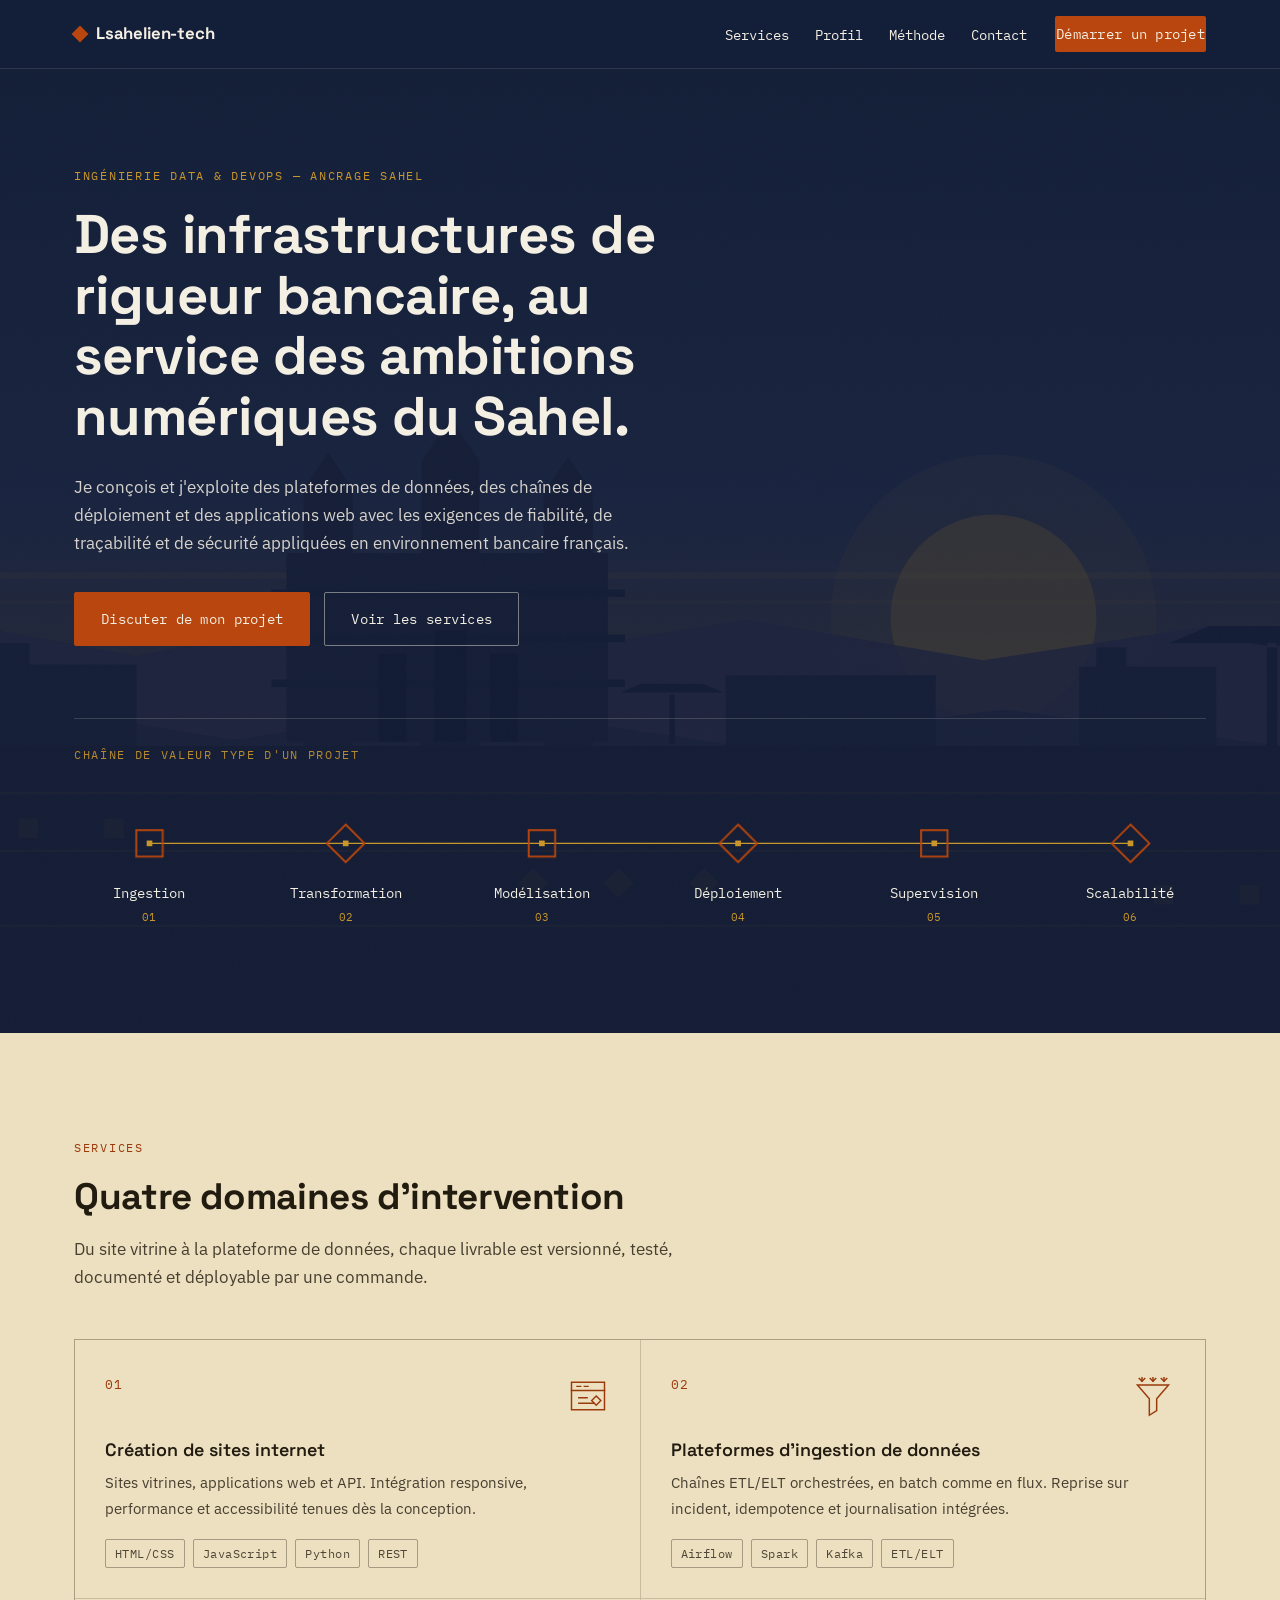
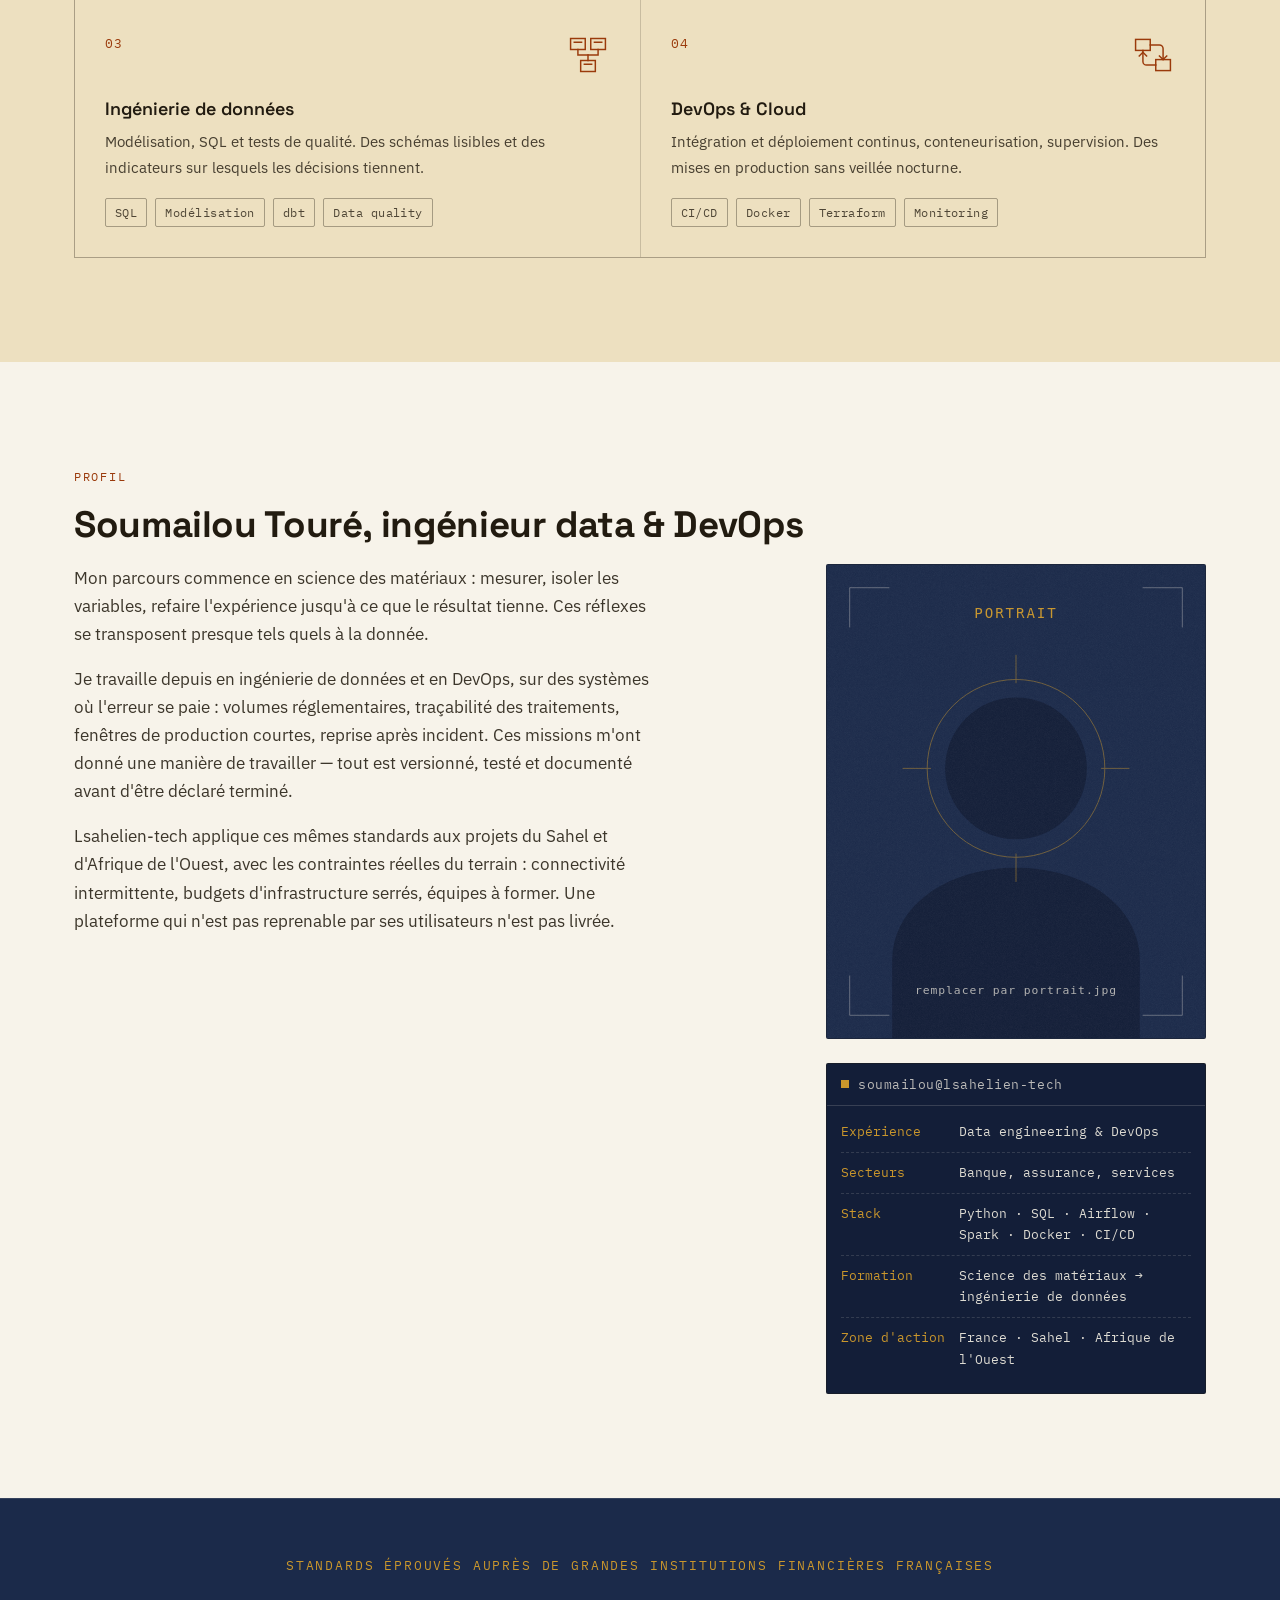
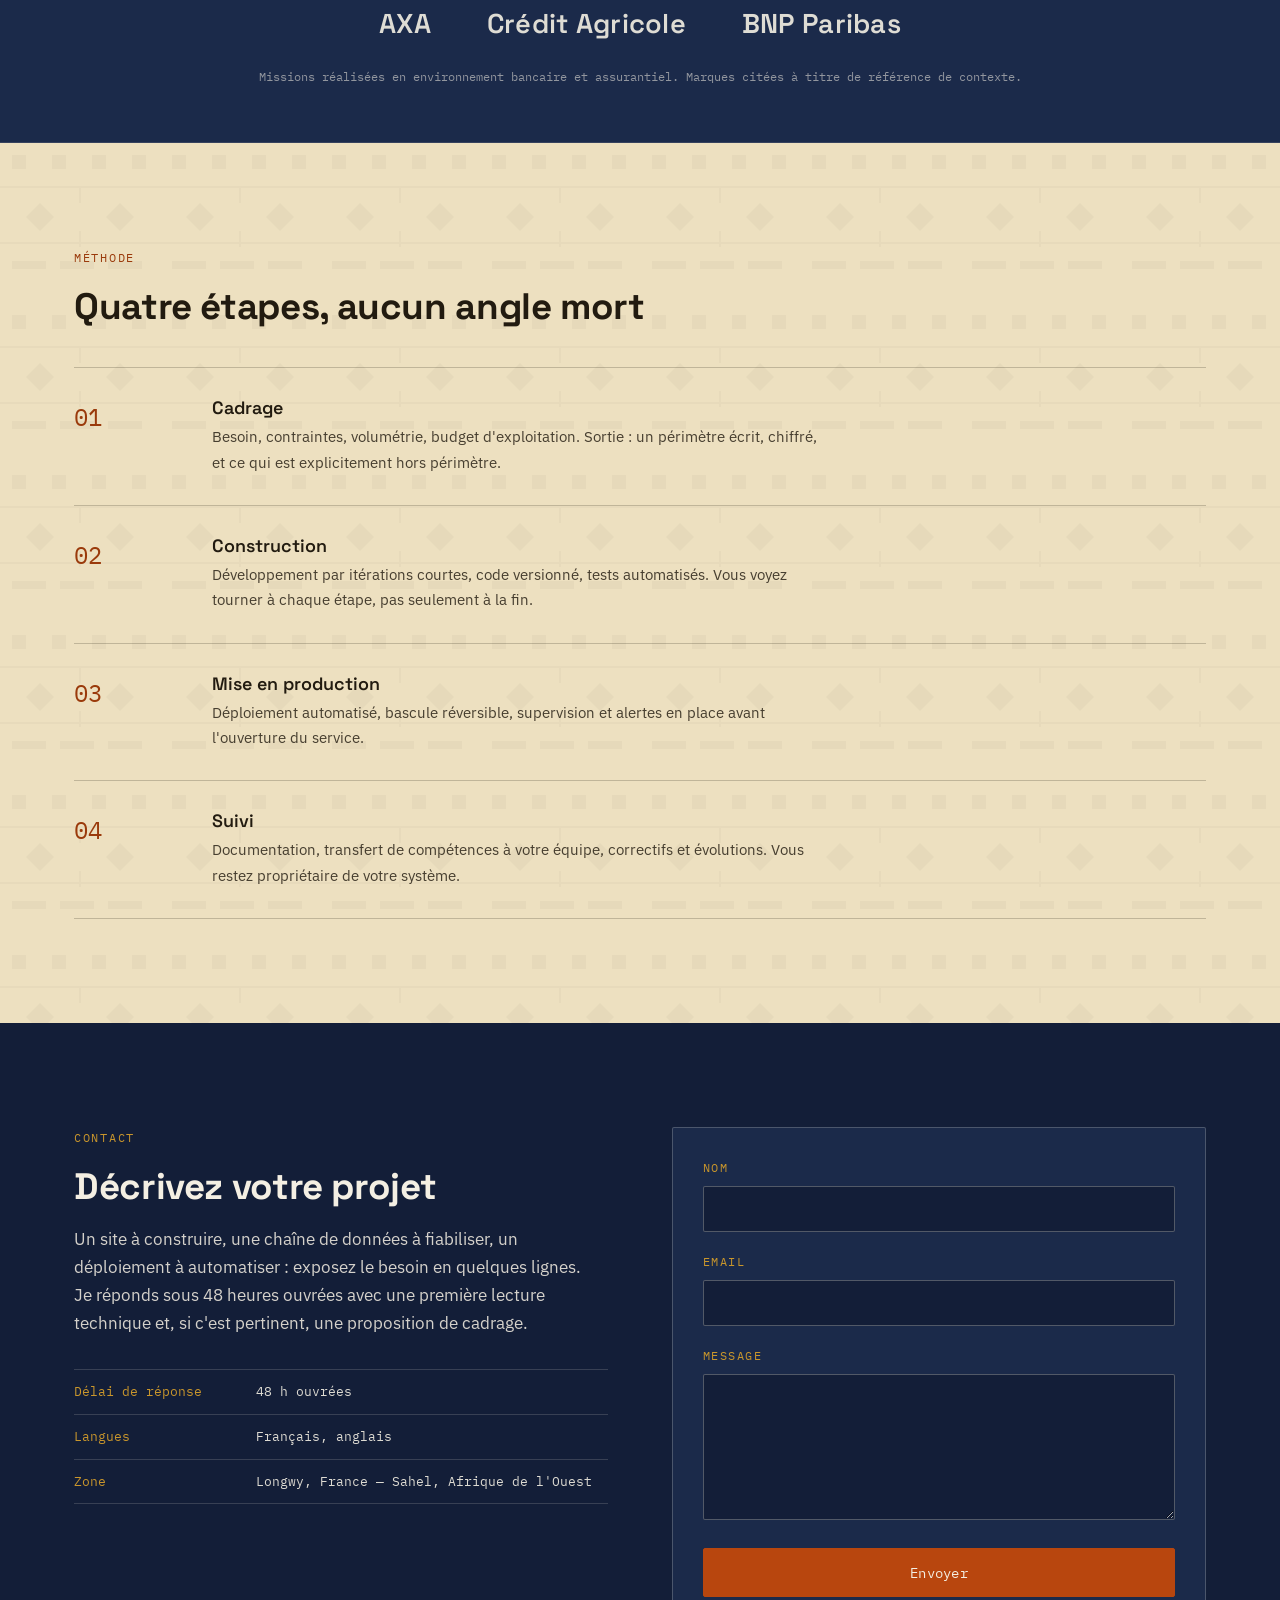
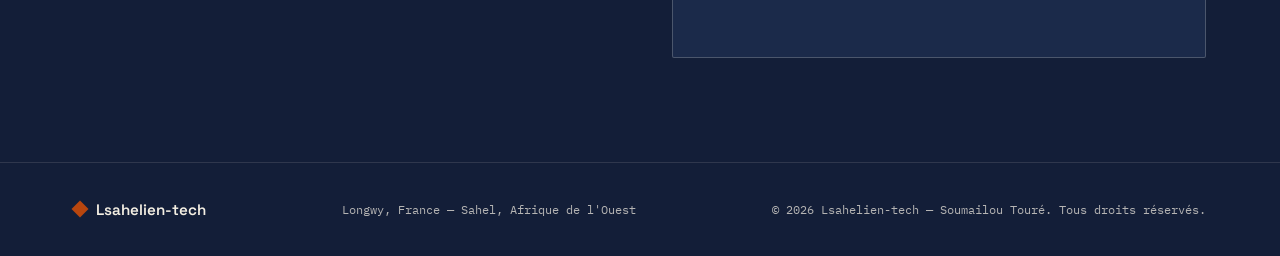
==== index.html @ 08366b5b "Site vitrine Lsahelien-tech : page unique HTML/CSS/JS Site une page responsive, sans framework ni ét" ====
<!DOCTYPE html>
<html lang="fr">
<head>
<meta charset="utf-8">
<meta name="viewport" content="width=device-width, initial-scale=1">
<title>Lsahelien-tech — Ingénierie data, DevOps &amp; développement web</title>
<meta name="description" content="Lsahelien-tech conçoit des plateformes de données, des sites internet et des chaînes DevOps avec les standards de fiabilité éprouvés en environnement bancaire, au service des projets du Sahel et d'Afrique de l'Ouest.">
<meta name="author" content="Soumailou Touré">
<meta name="theme-color" content="#131E38">
<link rel="icon" href="assets/img/favicon.svg" type="image/svg+xml">

<meta property="og:type" content="website">
<meta property="og:title" content="Lsahelien-tech — Ingénierie data &amp; DevOps">
<meta property="og:description" content="Des infrastructures de rigueur bancaire, au service des ambitions numériques du Sahel.">
<meta property="og:image" content="assets/img/hero-sahel.svg">
<meta property="og:locale" content="fr_FR">

<link rel="preconnect" href="https://fonts.googleapis.com">
<link rel="preconnect" href="https://fonts.gstatic.com" crossorigin>
<link rel="stylesheet" href="https://fonts.googleapis.com/css2?family=IBM+Plex+Mono:wght@400;500&family=IBM+Plex+Sans:wght@400;500&family=Space+Grotesk:wght@600;700&display=swap">
<link rel="stylesheet" href="assets/css/style.css">
</head>
<body>

<a class="skip-link" href="#main">Aller au contenu</a>

<header class="site-header" id="top">
  <div class="wrap header-inner">
    <a class="logo" href="#top" aria-label="Lsahelien-tech, retour en haut de page">
      <span class="logo-mark" aria-hidden="true"></span>
      <span class="logo-text">Lsahelien-tech</span>
    </a>

    <input type="checkbox" id="nav-toggle" class="nav-toggle" hidden>
    <label for="nav-toggle" class="nav-burger" aria-hidden="true">
      <span></span><span></span><span></span>
    </label>

    <nav class="site-nav" aria-label="Navigation principale">
      <ul>
        <li><a href="#services">Services</a></li>
        <li><a href="#profil">Profil</a></li>
        <li><a href="#methode">Méthode</a></li>
        <li><a href="#contact">Contact</a></li>
      </ul>
      <a class="btn btn-solid btn-sm nav-cta" href="#contact">Démarrer un projet</a>
    </nav>
  </div>
</header>

<main id="main">

  <!-- ============ HERO ============ -->
  <section class="hero" aria-labelledby="hero-title">
    <img class="hero-bg" src="assets/img/hero-sahel.svg" alt="Paysage sahélien au crépuscule : dunes, architecture en banco et acacias, traité en teinte indigo." aria-hidden="true">
    <div class="hero-veil" aria-hidden="true"></div>

    <div class="wrap hero-inner">
      <p class="eyebrow">Ingénierie data &amp; DevOps — ancrage Sahel</p>
      <h1 id="hero-title">Des infrastructures de rigueur bancaire, au service des ambitions numériques du Sahel.</h1>
      <p class="hero-lede">
        Je conçois et j'exploite des plateformes de données, des chaînes de déploiement et des applications web
        avec les exigences de fiabilité, de traçabilité et de sécurité appliquées en environnement bancaire français.
      </p>

      <div class="hero-actions">
        <a class="btn btn-solid" href="#contact">Discuter de mon projet</a>
        <a class="btn btn-ghost" href="#services">Voir les services</a>
      </div>

      <figure class="pipeline">
        <figcaption class="pipeline-cap">Chaîne de valeur type d'un projet</figcaption>
        <div class="pipeline-scroll">
          <svg class="pipeline-svg" viewBox="0 0 1200 168" role="img" aria-label="Diagramme de pipeline : Ingestion, Transformation, Modélisation, Déploiement, Supervision, Scalabilité.">
            <title>Pipeline : ingestion, transformation, modélisation, déploiement, supervision, scalabilité</title>

            <path class="pl-line" d="M80 64 H1120" fill="none" stroke="#C9962C" stroke-width="1.5"/>

            <g class="pl-nodes" fill="none" stroke="#B8460E" stroke-width="2">
              <rect class="pl-node n1" x="66" y="50" width="28" height="28"/>
              <path class="pl-node n2" d="M288 44 L308 64 L288 84 L268 64 Z"/>
              <rect class="pl-node n3" x="482" y="50" width="28" height="28"/>
              <path class="pl-node n4" d="M704 44 L724 64 L704 84 L684 64 Z"/>
              <rect class="pl-node n5" x="898" y="50" width="28" height="28"/>
              <path class="pl-node n6" d="M1120 44 L1140 64 L1120 84 L1100 64 Z"/>
            </g>

            <g class="pl-dots" fill="#C9962C">
              <rect class="pl-node n1" x="77" y="61" width="6" height="6"/>
              <rect class="pl-node n2" x="285" y="61" width="6" height="6"/>
              <rect class="pl-node n3" x="493" y="61" width="6" height="6"/>
              <rect class="pl-node n4" x="701" y="61" width="6" height="6"/>
              <rect class="pl-node n5" x="909" y="61" width="6" height="6"/>
              <rect class="pl-node n6" x="1117" y="61" width="6" height="6"/>
            </g>

            <g class="pl-labels" fill="#F4EFE3" font-family="'IBM Plex Mono', ui-monospace, monospace" font-size="15" text-anchor="middle">
              <text class="pl-node n1" x="80" y="122">Ingestion</text>
              <text class="pl-node n2" x="288" y="122">Transformation</text>
              <text class="pl-node n3" x="496" y="122">Modélisation</text>
              <text class="pl-node n4" x="704" y="122">Déploiement</text>
              <text class="pl-node n5" x="912" y="122">Supervision</text>
              <text class="pl-node n6" x="1120" y="122">Scalabilité</text>
            </g>

            <g class="pl-idx pl-labels" fill="#C9962C" font-family="'IBM Plex Mono', ui-monospace, monospace" font-size="12" text-anchor="middle">
              <text class="pl-node n1" x="80" y="146">01</text>
              <text class="pl-node n2" x="288" y="146">02</text>
              <text class="pl-node n3" x="496" y="146">03</text>
              <text class="pl-node n4" x="704" y="146">04</text>
              <text class="pl-node n5" x="912" y="146">05</text>
              <text class="pl-node n6" x="1120" y="146">06</text>
            </g>
          </svg>
        </div>
      </figure>
    </div>
  </section>

  <!-- ============ SERVICES ============ -->
  <section class="section section-sable" id="services" aria-labelledby="services-title">
    <div class="wrap">
      <p class="eyebrow eyebrow-dark">Services</p>
      <h2 id="services-title">Quatre domaines d'intervention</h2>
      <p class="section-lede">
        Du site vitrine à la plateforme de données, chaque livrable est versionné, testé, documenté et déployable
        par une commande.
      </p>

      <div class="grid-services">

        <article class="card">
          <div class="card-head">
            <span class="card-num">01</span>
            <svg class="ico" viewBox="0 0 48 48" aria-hidden="true" focusable="false">
              <rect x="6" y="9" width="36" height="30"/>
              <path d="M6 18 H42"/>
              <path d="M12 13.5 H16 M20 13.5 H24"/>
              <path d="M14 26 h9 M14 32 h16"/>
              <path d="M33 24 l5 5 -5 5 -5 -5 Z"/>
            </svg>
          </div>
          <h3>Création de sites internet</h3>
          <p>Sites vitrines, applications web et API. Intégration responsive, performance et accessibilité tenues dès la conception.</p>
          <ul class="tags">
            <li>HTML/CSS</li><li>JavaScript</li><li>Python</li><li>REST</li>
          </ul>
        </article>

        <article class="card">
          <div class="card-head">
            <span class="card-num">02</span>
            <svg class="ico" viewBox="0 0 48 48" aria-hidden="true" focusable="false">
              <path d="M7 12 h34 l-13 15 v13 l-8 5 V27 Z"/>
              <path d="M12 8 V4 M24 8 V4 M36 8 V4"/>
              <path d="M9 5 l3 3 3 -3 M21 5 l3 3 3 -3 M33 5 l3 3 3 -3"/>
            </svg>
          </div>
          <h3>Plateformes d'ingestion de données</h3>
          <p>Chaînes ETL/ELT orchestrées, en batch comme en flux. Reprise sur incident, idempotence et journalisation intégrées.</p>
          <ul class="tags">
            <li>Airflow</li><li>Spark</li><li>Kafka</li><li>ETL/ELT</li>
          </ul>
        </article>

        <article class="card">
          <div class="card-head">
            <span class="card-num">03</span>
            <svg class="ico" viewBox="0 0 48 48" aria-hidden="true" focusable="false">
              <rect x="5" y="6" width="16" height="12"/>
              <rect x="27" y="6" width="16" height="12"/>
              <rect x="16" y="30" width="16" height="12"/>
              <path d="M13 18 v6 h22 v-6"/>
              <path d="M24 24 v6"/>
              <path d="M9 10 h8 M31 10 h8 M20 34 h8"/>
            </svg>
          </div>
          <h3>Ingénierie de données</h3>
          <p>Modélisation, SQL et tests de qualité. Des schémas lisibles et des indicateurs sur lesquels les décisions tiennent.</p>
          <ul class="tags">
            <li>SQL</li><li>Modélisation</li><li>dbt</li><li>Data quality</li>
          </ul>
        </article>

        <article class="card">
          <div class="card-head">
            <span class="card-num">04</span>
            <svg class="ico" viewBox="0 0 48 48" aria-hidden="true" focusable="false">
              <rect x="5" y="7" width="16" height="12"/>
              <rect x="27" y="29" width="16" height="12"/>
              <path d="M21 13 h10 a4 4 0 0 1 4 4 v12"/>
              <path d="M27 35 H17 a4 4 0 0 1 -4 -4 V19"/>
              <path d="M31 25 l4 4 4 -4"/>
              <path d="M9 25 l4 -4 4 4"/>
            </svg>
          </div>
          <h3>DevOps &amp; Cloud</h3>
          <p>Intégration et déploiement continus, conteneurisation, supervision. Des mises en production sans veillée nocturne.</p>
          <ul class="tags">
            <li>CI/CD</li><li>Docker</li><li>Terraform</li><li>Monitoring</li>
          </ul>
        </article>

      </div>
    </div>
  </section>

  <!-- ============ PROFIL ============ -->
  <section class="section section-papier" id="profil" aria-labelledby="profil-title">
    <div class="wrap">
      <p class="eyebrow eyebrow-dark">Profil</p>
      <h2 id="profil-title">Soumailou Touré, ingénieur data &amp; DevOps</h2>

      <div class="grid-profil">
        <div class="profil-text">
          <p>
            Mon parcours commence en science des matériaux : mesurer, isoler les variables, refaire l'expérience
            jusqu'à ce que le résultat tienne. Ces réflexes se transposent presque tels quels à la donnée.
          </p>
          <p>
            Je travaille depuis en ingénierie de données et en DevOps, sur des systèmes où l'erreur se paie :
            volumes réglementaires, traçabilité des traitements, fenêtres de production courtes, reprise après incident.
            Ces missions m'ont donné une manière de travailler — tout est versionné, testé et documenté avant d'être
            déclaré terminé.
          </p>
          <p>
            Lsahelien-tech applique ces mêmes standards aux projets du Sahel et d'Afrique de l'Ouest, avec les
            contraintes réelles du terrain : connectivité intermittente, budgets d'infrastructure serrés, équipes
            à former. Une plateforme qui n'est pas reprenable par ses utilisateurs n'est pas livrée.
          </p>
        </div>

        <div class="profil-side">
          <figure class="portrait">
            <img src="assets/img/portrait-placeholder.svg" alt="Emplacement réservé au portrait de Soumailou Touré, ingénieur data et DevOps." width="800" height="1000">
          </figure>

          <div class="status-card" role="group" aria-label="Fiche de synthèse">
            <div class="status-bar">
              <span class="dot" aria-hidden="true"></span>
              <span class="status-title">soumailou@lsahelien-tech</span>
            </div>
            <dl class="status-body">
              <div><dt>Expérience</dt><dd>Data engineering &amp; DevOps</dd></div>
              <div><dt>Secteurs</dt><dd>Banque, assurance, services</dd></div>
              <div><dt>Stack</dt><dd>Python · SQL · Airflow · Spark · Docker · CI/CD</dd></div>
              <div><dt>Formation</dt><dd>Science des matériaux → ingénierie de données</dd></div>
              <div><dt>Zone d'action</dt><dd>France · Sahel · Afrique de l'Ouest</dd></div>
            </dl>
          </div>
        </div>
      </div>
    </div>
  </section>

  <!-- ============ RÉFÉRENCES ============ -->
  <section class="refs" aria-labelledby="refs-title">
    <div class="wrap refs-inner">
      <h2 id="refs-title" class="refs-title">Standards éprouvés auprès de grandes institutions financières françaises</h2>
      <ul class="refs-list">
        <li>AXA</li>
        <li>Crédit Agricole</li>
        <li>BNP&nbsp;Paribas</li>
      </ul>
      <p class="refs-note">Missions réalisées en environnement bancaire et assurantiel. Marques citées à titre de référence de contexte.</p>
    </div>
  </section>

  <!-- ============ MÉTHODE ============ -->
  <section class="section section-sable methode" id="methode" aria-labelledby="methode-title">
    <div class="bogolan" aria-hidden="true"></div>
    <div class="wrap">
      <p class="eyebrow eyebrow-dark">Méthode</p>
      <h2 id="methode-title">Quatre étapes, aucun angle mort</h2>

      <ol class="steps">
        <li>
          <span class="step-num">01</span>
          <div>
            <h3>Cadrage</h3>
            <p>Besoin, contraintes, volumétrie, budget d'exploitation. Sortie : un périmètre écrit, chiffré, et ce qui est explicitement hors périmètre.</p>
          </div>
        </li>
        <li>
          <span class="step-num">02</span>
          <div>
            <h3>Construction</h3>
            <p>Développement par itérations courtes, code versionné, tests automatisés. Vous voyez tourner à chaque étape, pas seulement à la fin.</p>
          </div>
        </li>
        <li>
          <span class="step-num">03</span>
          <div>
            <h3>Mise en production</h3>
            <p>Déploiement automatisé, bascule réversible, supervision et alertes en place avant l'ouverture du service.</p>
          </div>
        </li>
        <li>
          <span class="step-num">04</span>
          <div>
            <h3>Suivi</h3>
            <p>Documentation, transfert de compétences à votre équipe, correctifs et évolutions. Vous restez propriétaire de votre système.</p>
          </div>
        </li>
      </ol>
    </div>
  </section>

  <!-- ============ CONTACT ============ -->
  <section class="section section-indigo" id="contact" aria-labelledby="contact-title">
    <div class="wrap grid-contact">
      <div>
        <p class="eyebrow">Contact</p>
        <h2 id="contact-title">Décrivez votre projet</h2>
        <p class="contact-lede">
          Un site à construire, une chaîne de données à fiabiliser, un déploiement à automatiser :
          exposez le besoin en quelques lignes. Je réponds sous 48&nbsp;heures ouvrées avec une première
          lecture technique et, si c'est pertinent, une proposition de cadrage.
        </p>
        <ul class="contact-meta">
          <li><span>Délai de réponse</span> 48 h ouvrées</li>
          <li><span>Langues</span> Français, anglais</li>
          <li><span>Zone</span> Longwy, France — Sahel, Afrique de l'Ouest</li>
        </ul>
      </div>

      <form class="form" id="contact-form" novalidate>
        <div class="field">
          <label for="name">Nom</label>
          <input type="text" id="name" name="name" autocomplete="name" required aria-describedby="err-name">
          <p class="error" id="err-name" role="alert" hidden>Indiquez votre nom.</p>
        </div>

        <div class="field">
          <label for="email">Email</label>
          <input type="email" id="email" name="email" autocomplete="email" required aria-describedby="err-email">
          <p class="error" id="err-email" role="alert" hidden>Indiquez une adresse email valide.</p>
        </div>

        <div class="field">
          <label for="message">Message</label>
          <textarea id="message" name="message" rows="6" required aria-describedby="err-message"></textarea>
          <p class="error" id="err-message" role="alert" hidden>Décrivez votre besoin en quelques lignes (20 caractères minimum).</p>
        </div>

        <button type="submit" class="btn btn-solid btn-block">Envoyer</button>
        <p class="form-status" id="form-status" role="status" aria-live="polite"></p>
      </form>
    </div>
  </section>

</main>

<footer class="site-footer">
  <div class="wrap footer-inner">
    <p class="footer-brand"><span class="logo-mark" aria-hidden="true"></span> Lsahelien-tech</p>
    <p class="footer-loc">Longwy, France — Sahel, Afrique de l'Ouest</p>
    <p class="footer-copy">© <span id="year">2026</span> Lsahelien-tech — Soumailou Touré. Tous droits réservés.</p>
  </div>
</footer>

<script src="assets/js/main.js" defer></script>
</body>
</html>
---- assets/css/style.css ----
/* =========================================================
   Lsahelien-tech — feuille de style unique
   Palette, typographies et composants
   ========================================================= */

:root {
  /* Couleurs */
  --indigo:        #131E38;
  --indigo-2:      #1B2A4A;
  --sable:         #EDE0C0;
  --papier:        #F7F3EA;
  --argile:        #B8460E;
  --argile-dark:   #9A3A0B;   /* variante accessible sur fonds clairs */
  --or:            #C9962C;
  --encre:         #221B10;
  --creme:         #F4EFE3;

  /* Typographies */
  --font-title: 'Space Grotesk', 'Segoe UI', system-ui, sans-serif;
  --font-body:  'IBM Plex Sans', system-ui, -apple-system, sans-serif;
  --font-mono:  'IBM Plex Mono', ui-monospace, SFMono-Regular, Menlo, monospace;

  /* Rythme */
  --wrap: 1180px;
  --gut: 24px;
  --radius: 2px;
  --border: 1px solid;
  --section-y: 104px;
  --header-h: 68px;
}

*, *::before, *::after { box-sizing: border-box; }

html { scroll-behavior: smooth; scroll-padding-top: calc(var(--header-h) + 12px); }

body {
  margin: 0;
  background: var(--papier);
  color: var(--encre);
  font-family: var(--font-body);
  font-size: 17px;
  line-height: 1.65;
  -webkit-font-smoothing: antialiased;
}

img, svg { max-width: 100%; }
img { display: block; height: auto; }

h1, h2, h3 { font-family: var(--font-title); font-weight: 700; line-height: 1.12; margin: 0 0 .5em; letter-spacing: -0.01em; }
h1 { font-size: clamp(2rem, 4.6vw, 3.4rem); }
h2 { font-size: clamp(1.6rem, 3vw, 2.3rem); }
h3 { font-size: 1.12rem; font-weight: 600; letter-spacing: 0; }
p  { margin: 0 0 1em; }

a { color: inherit; }

.wrap { width: 100%; max-width: var(--wrap); margin-inline: auto; padding-inline: var(--gut); }

/* Accessibilité : focus toujours visible */
:focus-visible {
  outline: 2px solid var(--or);
  outline-offset: 3px;
}

.skip-link {
  position: absolute; left: -9999px; top: 0; z-index: 100;
  background: var(--argile); color: var(--creme);
  padding: 10px 16px; font-family: var(--font-mono); font-size: .85rem;
}
.skip-link:focus { left: 0; }

/* ============ En-têtes de section génériques ============ */

.eyebrow {
  font-family: var(--font-mono);
  font-size: .78rem;
  letter-spacing: .14em;
  text-transform: uppercase;
  color: var(--or);
  margin: 0 0 18px;
}
.eyebrow-dark { color: var(--argile-dark); }

.section { padding-block: var(--section-y); position: relative; }
.section-sable  { background: var(--sable); }
.section-papier { background: var(--papier); }
.section-indigo { background: var(--indigo); color: var(--creme); }
.section-indigo h2 { color: var(--creme); }

.section-lede { max-width: 62ch; color: color-mix(in srgb, var(--encre) 82%, transparent); margin-bottom: 48px; }

/* ============ Boutons ============ */

.btn {
  display: inline-flex; align-items: center; justify-content: center;
  gap: 10px;
  font-family: var(--font-mono); font-size: .9rem; letter-spacing: .02em;
  padding: 14px 26px;
  border-radius: var(--radius);
  border: var(--border) transparent;
  text-decoration: none;
  cursor: pointer;
  transition: background-color .18s linear, color .18s linear, border-color .18s linear;
}
.btn-solid { background: var(--argile); color: var(--creme); border-color: var(--argile); }
.btn-solid:hover { background: #a03d0c; border-color: #a03d0c; }
.btn-ghost { background: transparent; color: var(--creme); border-color: rgba(244,239,227,.45); }
.btn-ghost:hover { border-color: var(--or); color: var(--or); }
.btn-sm { padding: 10px 18px; font-size: .82rem; }
.btn-block { width: 100%; }

/* ============ Header ============ */

.site-header {
  position: sticky; top: 0; z-index: 40;
  background: var(--indigo);
  border-bottom: var(--border) rgba(244,239,227,.12);
}
.header-inner {
  min-height: var(--header-h);
  display: flex; align-items: center; justify-content: space-between; gap: 24px;
}

.logo { display: inline-flex; align-items: center; gap: 10px; text-decoration: none; color: var(--creme); }
.logo-mark {
  width: 12px; height: 12px; background: var(--argile);
  transform: rotate(45deg); flex: none;
}
.logo-text { font-family: var(--font-title); font-weight: 700; font-size: 1.05rem; letter-spacing: -0.01em; }

.site-nav { display: flex; align-items: center; gap: 28px; }
.site-nav ul { list-style: none; display: flex; gap: 26px; margin: 0; padding: 0; }
.site-nav a {
  font-family: var(--font-mono); font-size: .85rem; color: var(--creme);
  text-decoration: none; padding: 6px 0;
  border-bottom: 1px solid transparent;
}
.site-nav ul a:hover { color: var(--or); border-bottom-color: var(--or); }

.nav-toggle, .nav-burger { display: none; }

/* ============ Hero ============ */

.hero {
  position: relative;
  background: var(--indigo);
  color: var(--creme);
  overflow: hidden;
  padding-block: 96px 88px;
}
.hero-bg {
  position: absolute; inset: 0;
  width: 100%; height: 100%;
  object-fit: cover;
  z-index: 0;
}
.hero-veil {
  position: absolute; inset: 0; z-index: 1;
  background: rgba(19, 30, 56, .74);
}
.hero-inner { position: relative; z-index: 2; }

.hero h1 { max-width: 20ch; color: var(--creme); }
.hero-lede {
  max-width: 60ch;
  font-size: 1.06rem;
  color: rgba(244,239,227,.86);
  margin-bottom: 34px;
}
.hero-actions { display: flex; flex-wrap: wrap; gap: 14px; margin-bottom: 72px; }

/* Diagramme pipeline */
.pipeline { margin: 0; border-top: var(--border) rgba(244,239,227,.16); padding-top: 26px; }
.pipeline-cap {
  font-family: var(--font-mono); font-size: .74rem; letter-spacing: .14em;
  text-transform: uppercase; color: rgba(201,150,44,.9); margin-bottom: 18px;
}
.pipeline-scroll { overflow-x: auto; padding-bottom: 4px; }
.pipeline-svg { width: 100%; min-width: 640px; height: auto; display: block; }

.pl-line { stroke-dasharray: 1100; stroke-dashoffset: 1100; animation: draw 1.6s ease-out .2s forwards; }
@keyframes draw { to { stroke-dashoffset: 0; } }

.pl-node { opacity: 0; animation: pop .45s ease-out forwards; }
.n1 { animation-delay: .35s; }
.n2 { animation-delay: .60s; }
.n3 { animation-delay: .85s; }
.n4 { animation-delay: 1.10s; }
.n5 { animation-delay: 1.35s; }
.n6 { animation-delay: 1.60s; }
@keyframes pop { from { opacity: 0; } to { opacity: 1; } }

/* ============ Services ============ */

.grid-services {
  display: grid;
  grid-template-columns: repeat(2, 1fr);
  gap: 1px;
  background: rgba(34,27,16,.18);
  border: var(--border) rgba(34,27,16,.18);
}
.card {
  background: var(--sable);
  padding: 34px 30px 30px;
}
.card-head { display: flex; align-items: flex-start; justify-content: space-between; margin-bottom: 22px; }
.card-num { font-family: var(--font-mono); font-size: .8rem; color: var(--argile-dark); letter-spacing: .1em; }
.ico { width: 44px; height: 44px; fill: none; stroke: var(--argile-dark); stroke-width: 1.6; stroke-linecap: square; stroke-linejoin: miter; }
.card h3 { margin-bottom: 10px; }
.card p { color: rgba(34,27,16,.82); font-size: .96rem; margin-bottom: 18px; }

.tags { list-style: none; display: flex; flex-wrap: wrap; gap: 8px; margin: 0; padding: 0; }
.tags li {
  font-family: var(--font-mono); font-size: .72rem; letter-spacing: .04em;
  border: var(--border) rgba(34,27,16,.35);
  border-radius: var(--radius);
  padding: 4px 9px;
  color: rgba(34,27,16,.78);
}

/* ============ Profil ============ */

.grid-profil {
  display: grid;
  grid-template-columns: 1fr 380px;
  gap: 64px;
  align-items: start;
  margin-top: 12px;
}
.profil-text p { max-width: 58ch; color: rgba(34,27,16,.88); }

.profil-side { display: grid; gap: 24px; }

.portrait { margin: 0; border: var(--border) rgba(34,27,16,.25); border-radius: var(--radius); overflow: hidden; background: var(--indigo-2); }
.portrait img { width: 100%; }

.status-card {
  border: var(--border) rgba(34,27,16,.35);
  border-radius: var(--radius);
  background: var(--indigo);
  color: var(--creme);
  font-family: var(--font-mono);
  font-size: .82rem;
}
.status-bar {
  display: flex; align-items: center; gap: 9px;
  padding: 10px 14px;
  border-bottom: var(--border) rgba(244,239,227,.16);
  color: rgba(244,239,227,.75);
  letter-spacing: .04em;
}
.status-bar .dot { width: 8px; height: 8px; background: var(--or); flex: none; }
.status-body { margin: 0; padding: 6px 14px 14px; }
.status-body > div { display: grid; grid-template-columns: 108px 1fr; gap: 10px; padding: 9px 0; border-bottom: 1px dashed rgba(244,239,227,.14); }
.status-body > div:last-child { border-bottom: 0; }
.status-body dt { color: var(--or); }
.status-body dd { margin: 0; color: rgba(244,239,227,.9); }

/* ============ Références ============ */

.refs { background: var(--indigo-2); color: var(--creme); padding-block: 56px; border-block: var(--border) rgba(244,239,227,.12); }
.refs-inner { text-align: center; }
.refs-title {
  font-family: var(--font-mono); font-weight: 400; font-size: .82rem;
  letter-spacing: .14em; text-transform: uppercase;
  color: var(--or); margin-bottom: 26px; line-height: 1.6;
}
.refs-list { list-style: none; display: flex; flex-wrap: wrap; justify-content: center; gap: 20px 56px; margin: 0 0 20px; padding: 0; }
.refs-list li {
  font-family: var(--font-title); font-weight: 600; font-size: clamp(1.2rem, 2.4vw, 1.7rem);
  color: rgba(244,239,227,.9);
  letter-spacing: .01em;
}
.refs-note { font-family: var(--font-mono); font-size: .72rem; color: rgba(244,239,227,.55); margin: 0; }

/* ============ Méthode ============ */

.methode { overflow: hidden; }
.bogolan {
  position: absolute; inset: 0;
  background-image: url('../img/bogolan.svg');
  background-size: 160px 160px;
  background-repeat: repeat;
  opacity: .07;
  pointer-events: none;
}
.methode .wrap { position: relative; z-index: 1; }

.steps { list-style: none; margin: 40px 0 0; padding: 0; border-top: var(--border) rgba(34,27,16,.22); }
.steps li {
  display: grid; grid-template-columns: 110px 1fr; gap: 28px;
  padding: 30px 0;
  border-bottom: var(--border) rgba(34,27,16,.22);
}
.step-num {
  font-family: var(--font-mono); font-size: 1.5rem; color: var(--argile-dark);
  letter-spacing: .02em;
}
.steps h3 { margin-bottom: 6px; }
.steps p { margin: 0; color: rgba(34,27,16,.82); max-width: 68ch; font-size: .96rem; }

/* ============ Contact ============ */

.grid-contact { display: grid; grid-template-columns: 1fr 1fr; gap: 64px; align-items: start; }
.contact-lede { color: rgba(244,239,227,.86); max-width: 52ch; }

.contact-meta { list-style: none; margin: 32px 0 0; padding: 0; font-family: var(--font-mono); font-size: .82rem; }
.contact-meta li { display: grid; grid-template-columns: 170px 1fr; gap: 12px; padding: 11px 0; border-top: var(--border) rgba(244,239,227,.16); color: rgba(244,239,227,.9); }
.contact-meta li:last-child { border-bottom: var(--border) rgba(244,239,227,.16); }
.contact-meta span { color: var(--or); }

.form {
  border: var(--border) rgba(244,239,227,.22);
  border-radius: var(--radius);
  padding: 30px;
  background: var(--indigo-2);
}
.field { margin-bottom: 20px; }
.field label {
  display: block;
  font-family: var(--font-mono); font-size: .76rem; letter-spacing: .12em; text-transform: uppercase;
  color: var(--or); margin-bottom: 8px;
}
.field input, .field textarea {
  width: 100%;
  background: var(--indigo);
  border: var(--border) rgba(244,239,227,.28);
  border-radius: var(--radius);
  color: var(--creme);
  font-family: var(--font-body); font-size: .98rem;
  padding: 12px 14px;
}
.field textarea { resize: vertical; min-height: 140px; }
.field input::placeholder, .field textarea::placeholder { color: rgba(244,239,227,.4); }
.field input:focus-visible, .field textarea:focus-visible { border-color: var(--or); }
.field [aria-invalid="true"] { border-color: #E86A2B; }

.error { font-family: var(--font-mono); font-size: .76rem; color: #F0956A; margin: 8px 0 0; }
.form-status { font-family: var(--font-mono); font-size: .8rem; margin: 14px 0 0; min-height: 1.2em; color: var(--or); }
.form-status.is-error { color: #F0956A; }

/* ============ Footer ============ */

.site-footer { background: var(--indigo); color: rgba(244,239,227,.72); border-top: var(--border) rgba(244,239,227,.12); padding-block: 34px; }
.footer-inner { display: flex; flex-wrap: wrap; align-items: center; justify-content: space-between; gap: 12px 32px; font-family: var(--font-mono); font-size: .78rem; }
.footer-inner p { margin: 0; }
.footer-brand { display: inline-flex; align-items: center; gap: 10px; color: var(--creme); font-family: var(--font-title); font-weight: 600; font-size: .95rem; }

/* =========================================================
   Responsive
   ========================================================= */

@media (max-width: 960px) {
  :root { --section-y: 76px; }

  .grid-profil, .grid-contact { grid-template-columns: 1fr; gap: 40px; }
  .profil-side { grid-template-columns: 200px 1fr; align-items: start; }
  .portrait { grid-column: 1; }
  .status-card { grid-column: 2; }
}

@media (max-width: 760px) {
  /* Navigation simplifiée */
  .nav-burger {
    display: flex; flex-direction: column; justify-content: center; gap: 5px;
    width: 40px; height: 40px; padding: 8px; cursor: pointer;
    border: var(--border) rgba(244,239,227,.3); border-radius: var(--radius);
  }
  .nav-burger span { display: block; height: 1.5px; background: var(--creme); }

  .site-nav {
    position: absolute; top: 100%; left: 0; right: 0;
    display: none;
    flex-direction: column; align-items: stretch; gap: 0;
    background: var(--indigo);
    border-bottom: var(--border) rgba(244,239,227,.12);
    padding: 12px var(--gut) 22px;
  }
  .nav-toggle:checked ~ .site-nav { display: flex; }
  .header-inner { position: relative; flex-wrap: wrap; }
  .site-nav ul { flex-direction: column; gap: 0; }
  .site-nav ul li { border-bottom: 1px solid rgba(244,239,227,.1); }
  .site-nav ul a { display: block; padding: 13px 0; font-size: .95rem; }
  .nav-cta { margin-top: 16px; }

  .grid-services { grid-template-columns: 1fr; }
  .profil-side { grid-template-columns: 1fr; }
  .portrait, .status-card { grid-column: auto; }
  .portrait { max-width: 320px; }
  .steps li { grid-template-columns: 1fr; gap: 8px; }
  .contact-meta li { grid-template-columns: 1fr; gap: 2px; }
  .status-body > div { grid-template-columns: 1fr; gap: 2px; }
  .hero { padding-block: 64px; }
  .hero-actions { margin-bottom: 52px; }
  .btn { width: 100%; }
  .btn-sm { width: auto; }
  .form { padding: 22px; }
  .footer-inner { flex-direction: column; align-items: flex-start; }
}

/* Respect des préférences de mouvement */
@media (prefers-reduced-motion: reduce) {
  html { scroll-behavior: auto; }
  .pl-line { animation: none; stroke-dashoffset: 0; }
  .pl-node { animation: none; opacity: 1; }
  * { transition-duration: .01ms !important; }
}

@media print {
  .site-header, .hero-bg, .hero-veil, .form { display: none; }
  body { background: #fff; color: #000; }
}
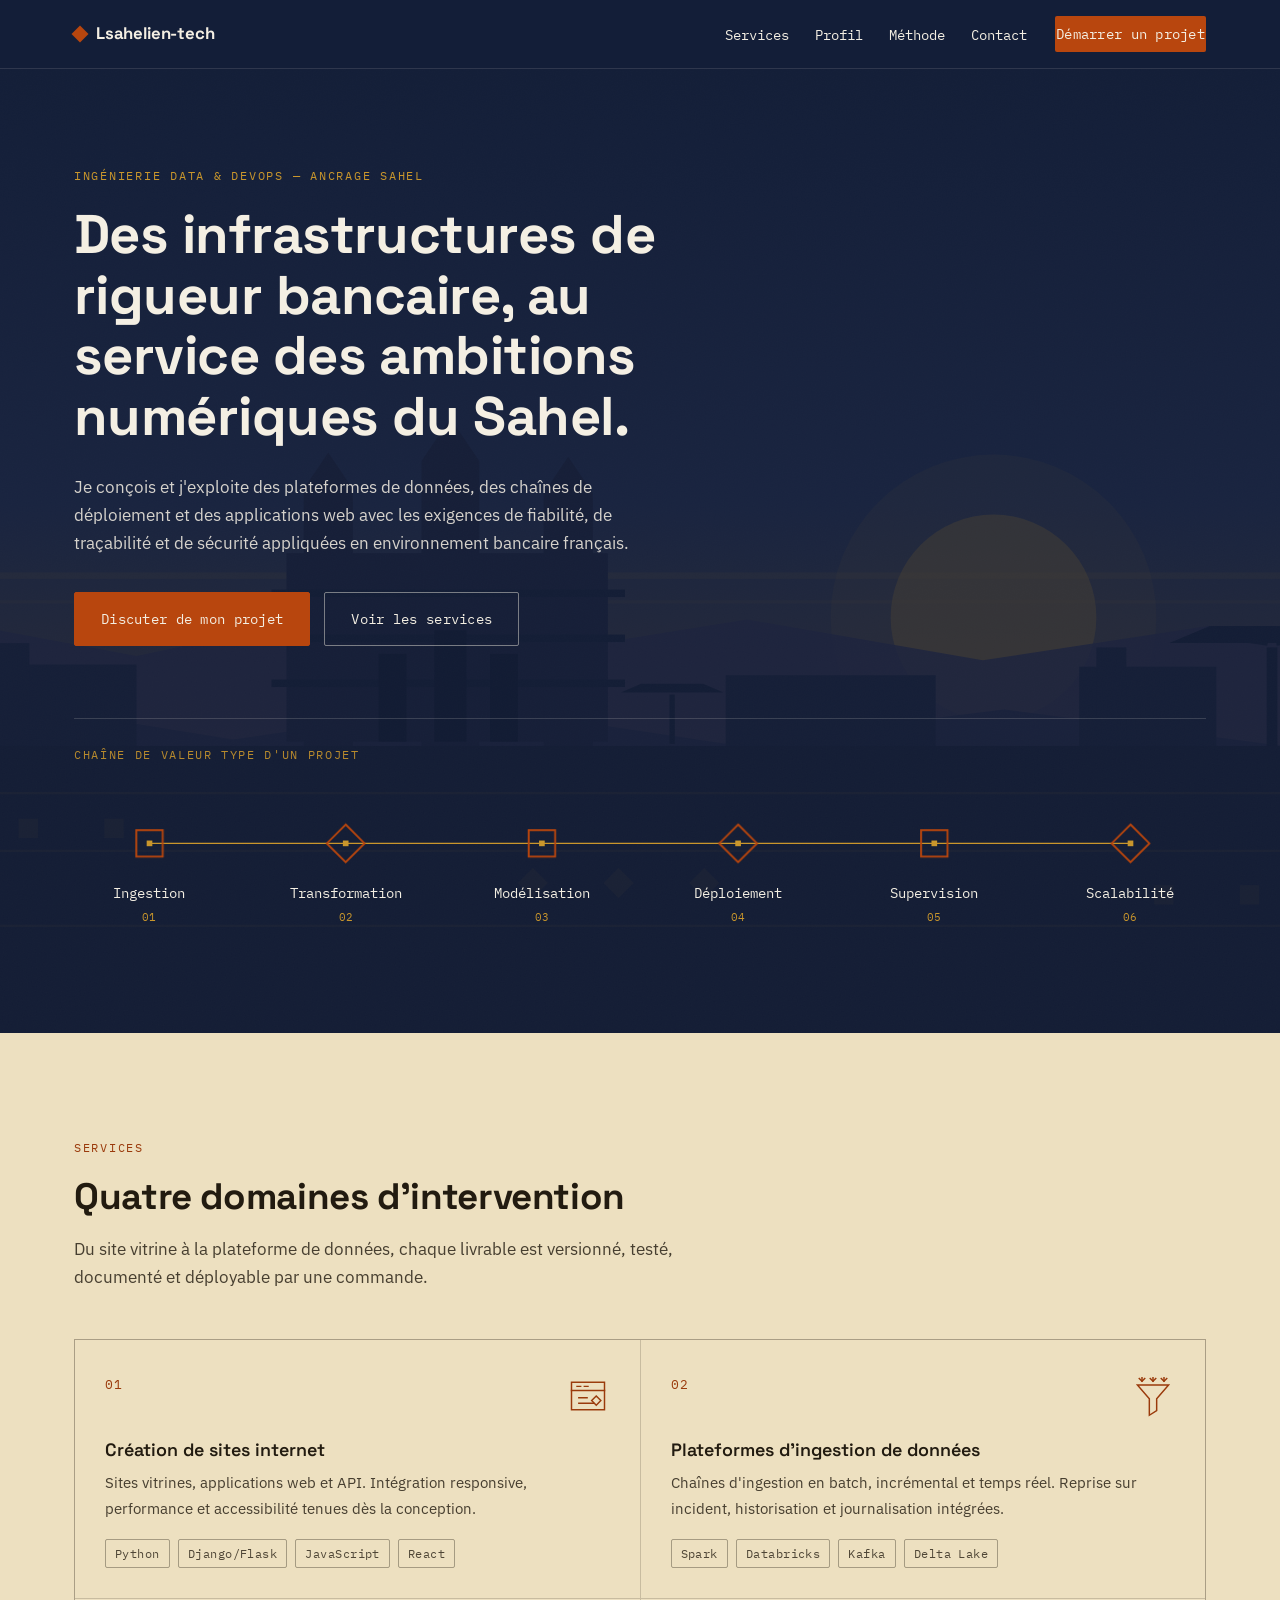
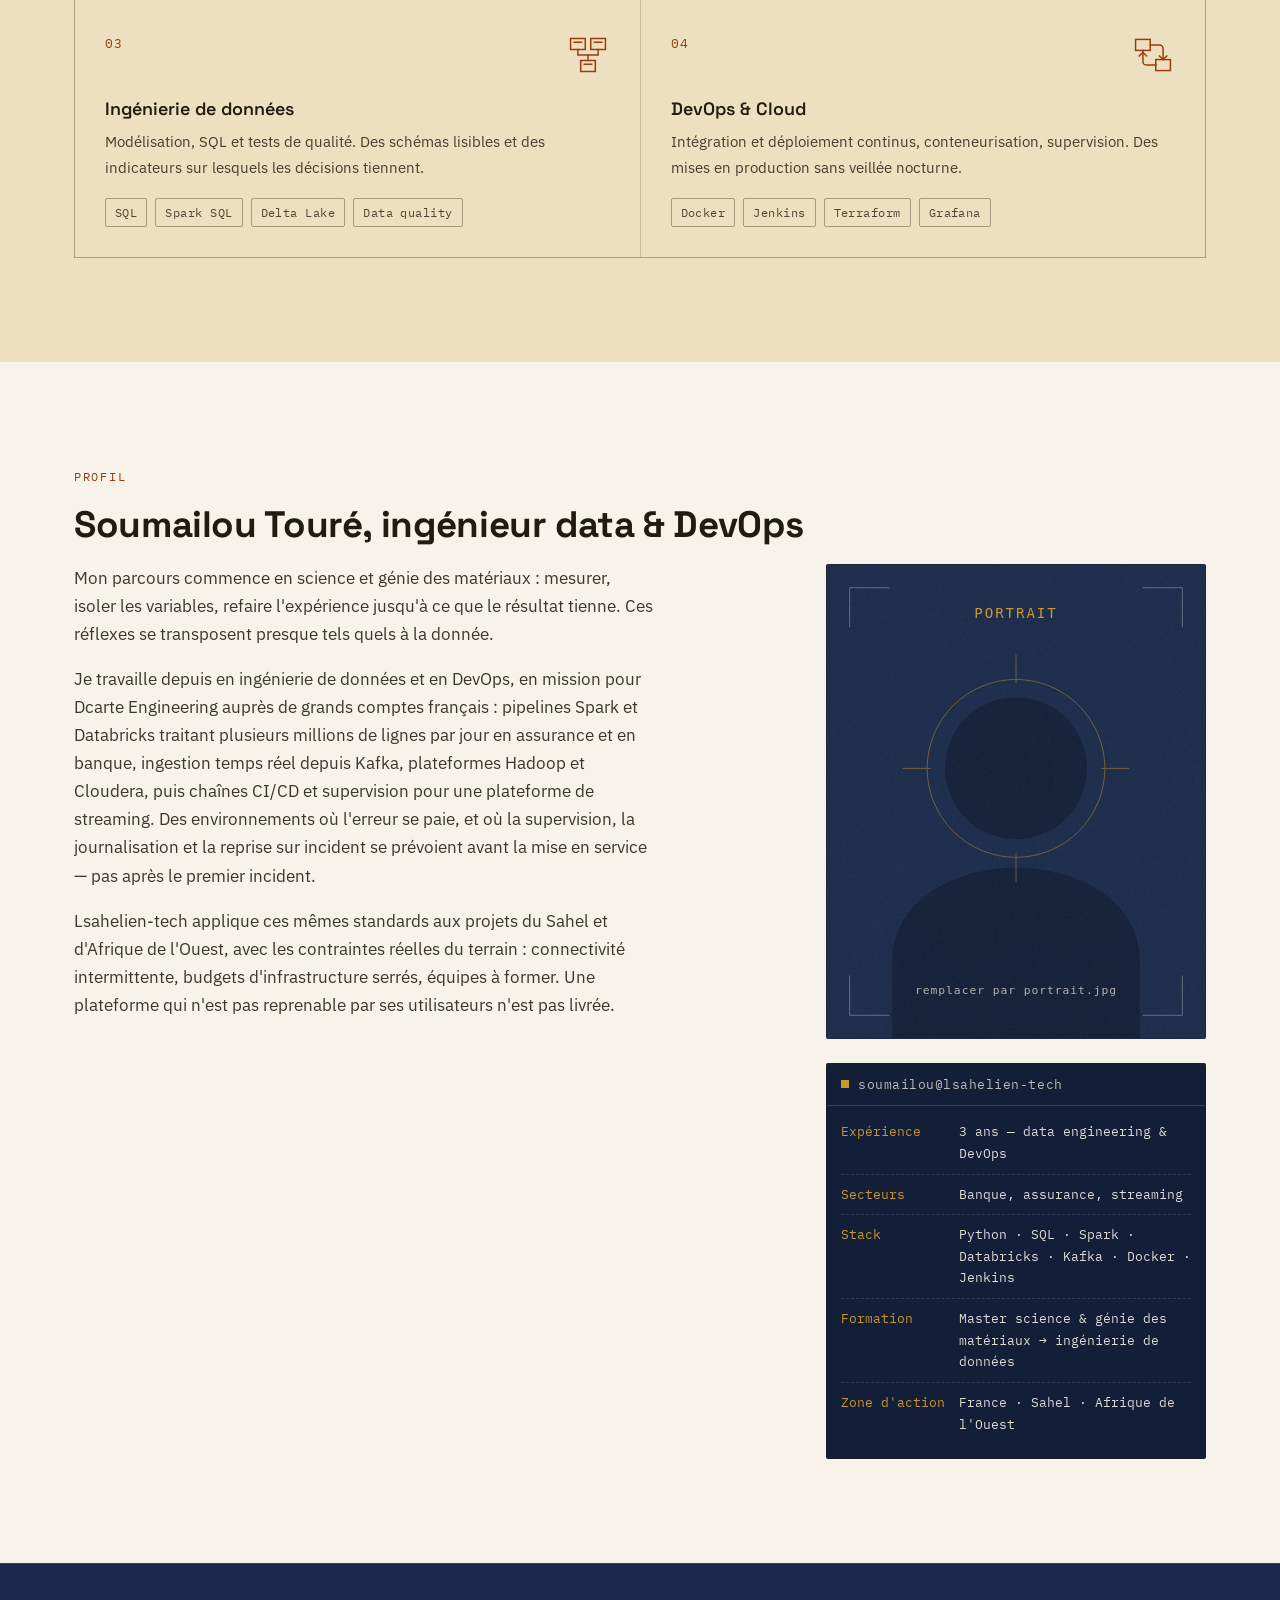
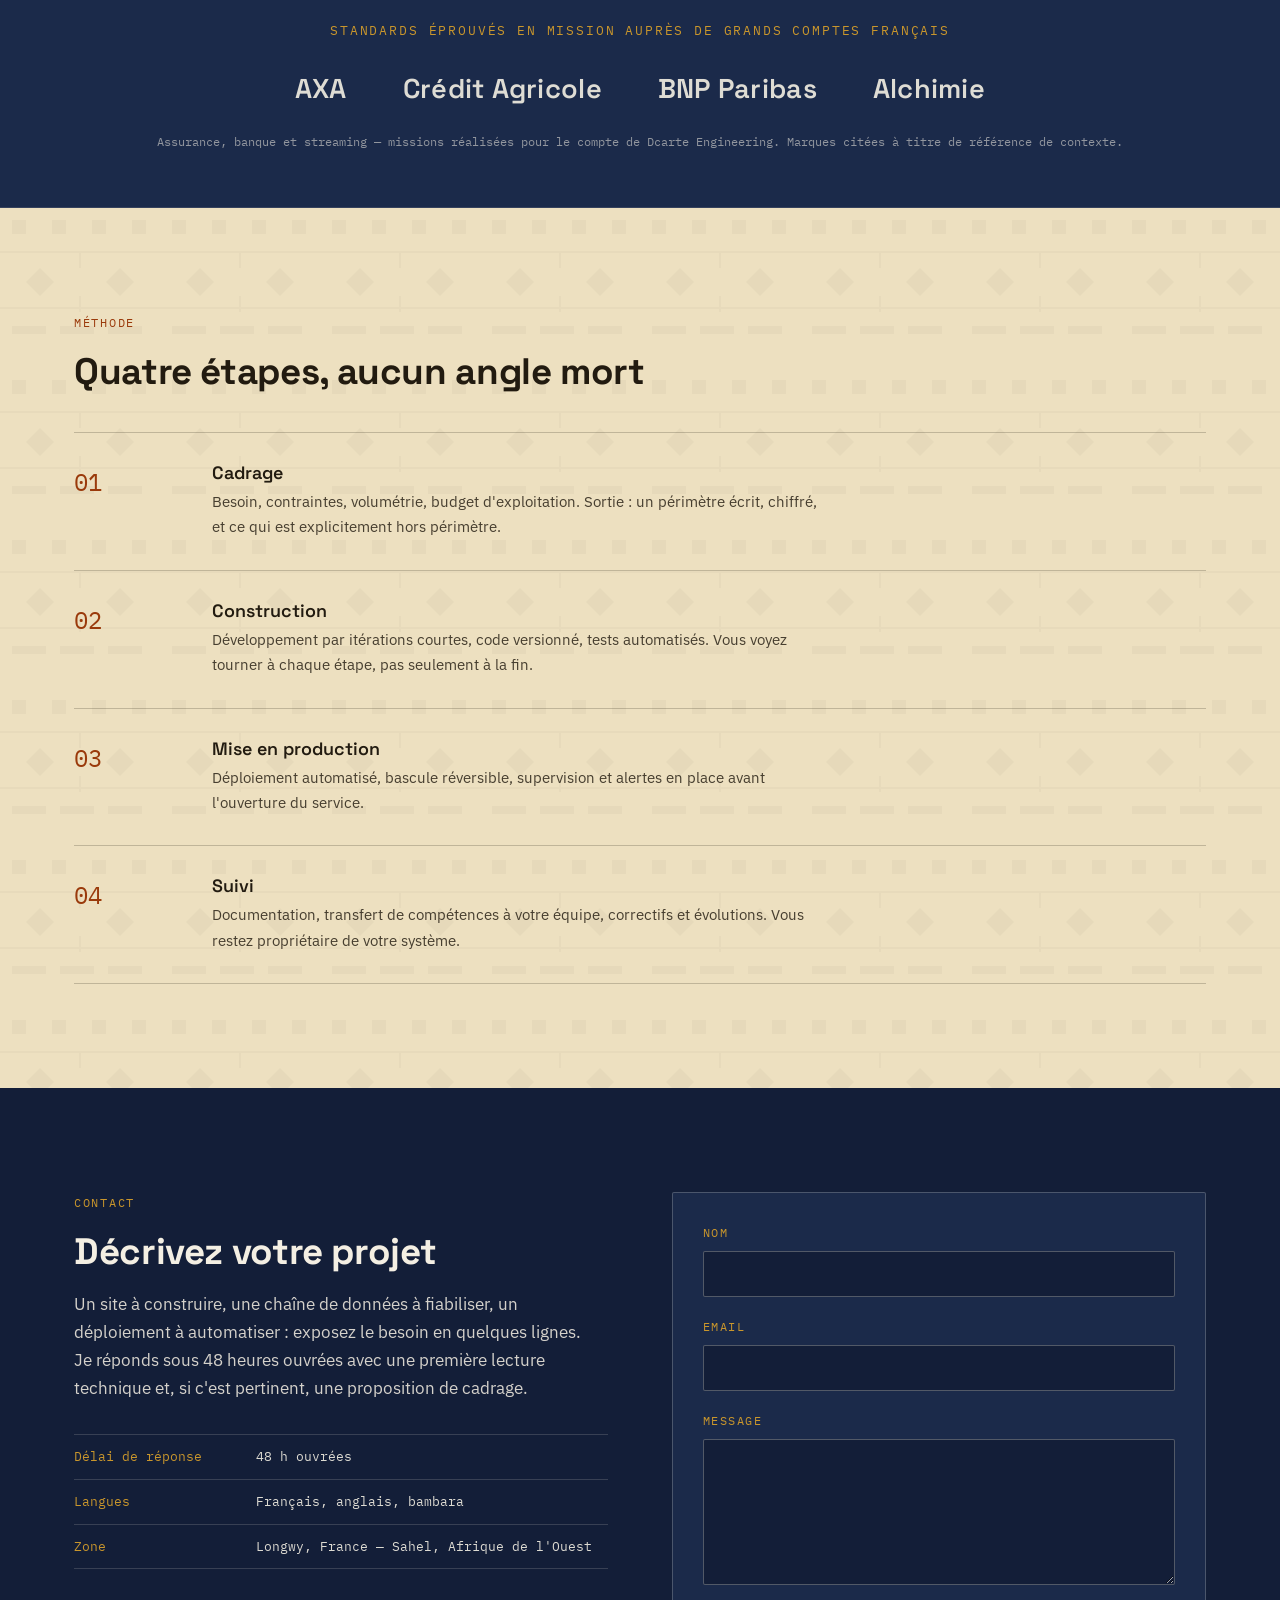
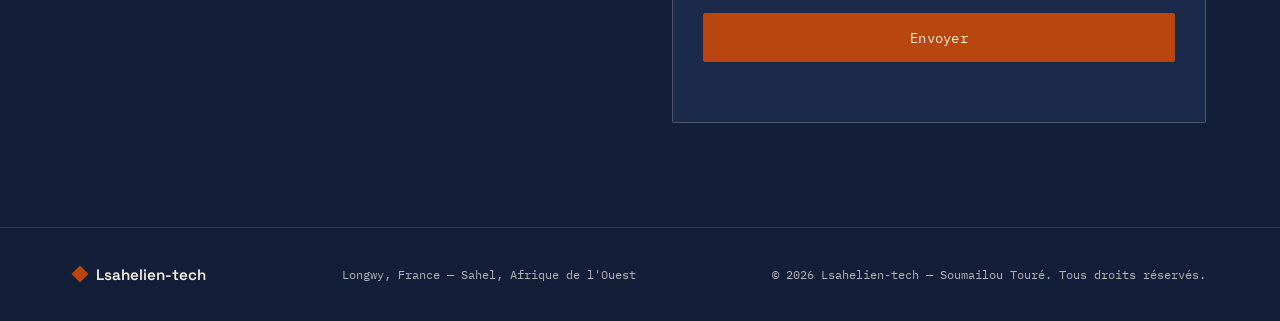
==== commit f019cc44: "Aligne le contenu du site sur le parcours réel - Références : ajout d'Alchimie et requalification du" ====
--- a/index.html
+++ b/index.html
@@ -143,7 +143,7 @@
           <h3>Création de sites internet</h3>
           <p>Sites vitrines, applications web et API. Intégration responsive, performance et accessibilité tenues dès la conception.</p>
           <ul class="tags">
-            <li>HTML/CSS</li><li>JavaScript</li><li>Python</li><li>REST</li>
+            <li>Python</li><li>Django/Flask</li><li>JavaScript</li><li>React</li>
           </ul>
         </article>
 
@@ -157,9 +157,9 @@
             </svg>
           </div>
           <h3>Plateformes d'ingestion de données</h3>
-          <p>Chaînes ETL/ELT orchestrées, en batch comme en flux. Reprise sur incident, idempotence et journalisation intégrées.</p>
+          <p>Chaînes d'ingestion en batch, incrémental et temps réel. Reprise sur incident, historisation et journalisation intégrées.</p>
           <ul class="tags">
-            <li>Airflow</li><li>Spark</li><li>Kafka</li><li>ETL/ELT</li>
+            <li>Spark</li><li>Databricks</li><li>Kafka</li><li>Delta Lake</li>
           </ul>
         </article>
 
@@ -178,7 +178,7 @@
           <h3>Ingénierie de données</h3>
           <p>Modélisation, SQL et tests de qualité. Des schémas lisibles et des indicateurs sur lesquels les décisions tiennent.</p>
           <ul class="tags">
-            <li>SQL</li><li>Modélisation</li><li>dbt</li><li>Data quality</li>
+            <li>SQL</li><li>Spark SQL</li><li>Delta Lake</li><li>Data quality</li>
           </ul>
         </article>
 
@@ -197,7 +197,7 @@
           <h3>DevOps &amp; Cloud</h3>
           <p>Intégration et déploiement continus, conteneurisation, supervision. Des mises en production sans veillée nocturne.</p>
           <ul class="tags">
-            <li>CI/CD</li><li>Docker</li><li>Terraform</li><li>Monitoring</li>
+            <li>Docker</li><li>Jenkins</li><li>Terraform</li><li>Grafana</li>
           </ul>
         </article>
 
@@ -214,14 +214,16 @@
       <div class="grid-profil">
         <div class="profil-text">
           <p>
-            Mon parcours commence en science des matériaux : mesurer, isoler les variables, refaire l'expérience
-            jusqu'à ce que le résultat tienne. Ces réflexes se transposent presque tels quels à la donnée.
+            Mon parcours commence en science et génie des matériaux : mesurer, isoler les variables, refaire
+            l'expérience jusqu'à ce que le résultat tienne. Ces réflexes se transposent presque tels quels à la donnée.
           </p>
           <p>
-            Je travaille depuis en ingénierie de données et en DevOps, sur des systèmes où l'erreur se paie :
-            volumes réglementaires, traçabilité des traitements, fenêtres de production courtes, reprise après incident.
-            Ces missions m'ont donné une manière de travailler — tout est versionné, testé et documenté avant d'être
-            déclaré terminé.
+            Je travaille depuis en ingénierie de données et en DevOps, en mission pour Dcarte Engineering auprès de
+            grands comptes français : pipelines Spark et Databricks traitant plusieurs millions de lignes par jour
+            en assurance et en banque, ingestion temps réel depuis Kafka, plateformes Hadoop et Cloudera, puis
+            chaînes CI/CD et supervision pour une plateforme de streaming. Des environnements où l'erreur se paie,
+            et où la supervision, la journalisation et la reprise sur incident se prévoient avant la mise en
+            service — pas après le premier incident.
           </p>
           <p>
             Lsahelien-tech applique ces mêmes standards aux projets du Sahel et d'Afrique de l'Ouest, avec les
@@ -241,10 +243,10 @@
               <span class="status-title">soumailou@lsahelien-tech</span>
             </div>
             <dl class="status-body">
-              <div><dt>Expérience</dt><dd>Data engineering &amp; DevOps</dd></div>
-              <div><dt>Secteurs</dt><dd>Banque, assurance, services</dd></div>
-              <div><dt>Stack</dt><dd>Python · SQL · Airflow · Spark · Docker · CI/CD</dd></div>
-              <div><dt>Formation</dt><dd>Science des matériaux → ingénierie de données</dd></div>
+              <div><dt>Expérience</dt><dd>3 ans — data engineering &amp; DevOps</dd></div>
+              <div><dt>Secteurs</dt><dd>Banque, assurance, streaming</dd></div>
+              <div><dt>Stack</dt><dd>Python · SQL · Spark · Databricks · Kafka · Docker · Jenkins</dd></div>
+              <div><dt>Formation</dt><dd>Master science &amp; génie des matériaux → ingénierie de données</dd></div>
               <div><dt>Zone d'action</dt><dd>France · Sahel · Afrique de l'Ouest</dd></div>
             </dl>
           </div>
@@ -256,13 +258,14 @@
   <!-- ============ RÉFÉRENCES ============ -->
   <section class="refs" aria-labelledby="refs-title">
     <div class="wrap refs-inner">
-      <h2 id="refs-title" class="refs-title">Standards éprouvés auprès de grandes institutions financières françaises</h2>
+      <h2 id="refs-title" class="refs-title">Standards éprouvés en mission auprès de grands comptes français</h2>
       <ul class="refs-list">
         <li>AXA</li>
         <li>Crédit Agricole</li>
         <li>BNP&nbsp;Paribas</li>
+        <li>Alchimie</li>
       </ul>
-      <p class="refs-note">Missions réalisées en environnement bancaire et assurantiel. Marques citées à titre de référence de contexte.</p>
+      <p class="refs-note">Assurance, banque et streaming — missions réalisées pour le compte de Dcarte Engineering. Marques citées à titre de référence de contexte.</p>
     </div>
   </section>
 
@@ -319,7 +322,7 @@
         </p>
         <ul class="contact-meta">
           <li><span>Délai de réponse</span> 48 h ouvrées</li>
-          <li><span>Langues</span> Français, anglais</li>
+          <li><span>Langues</span> Français, anglais, bambara</li>
           <li><span>Zone</span> Longwy, France — Sahel, Afrique de l'Ouest</li>
         </ul>
       </div>
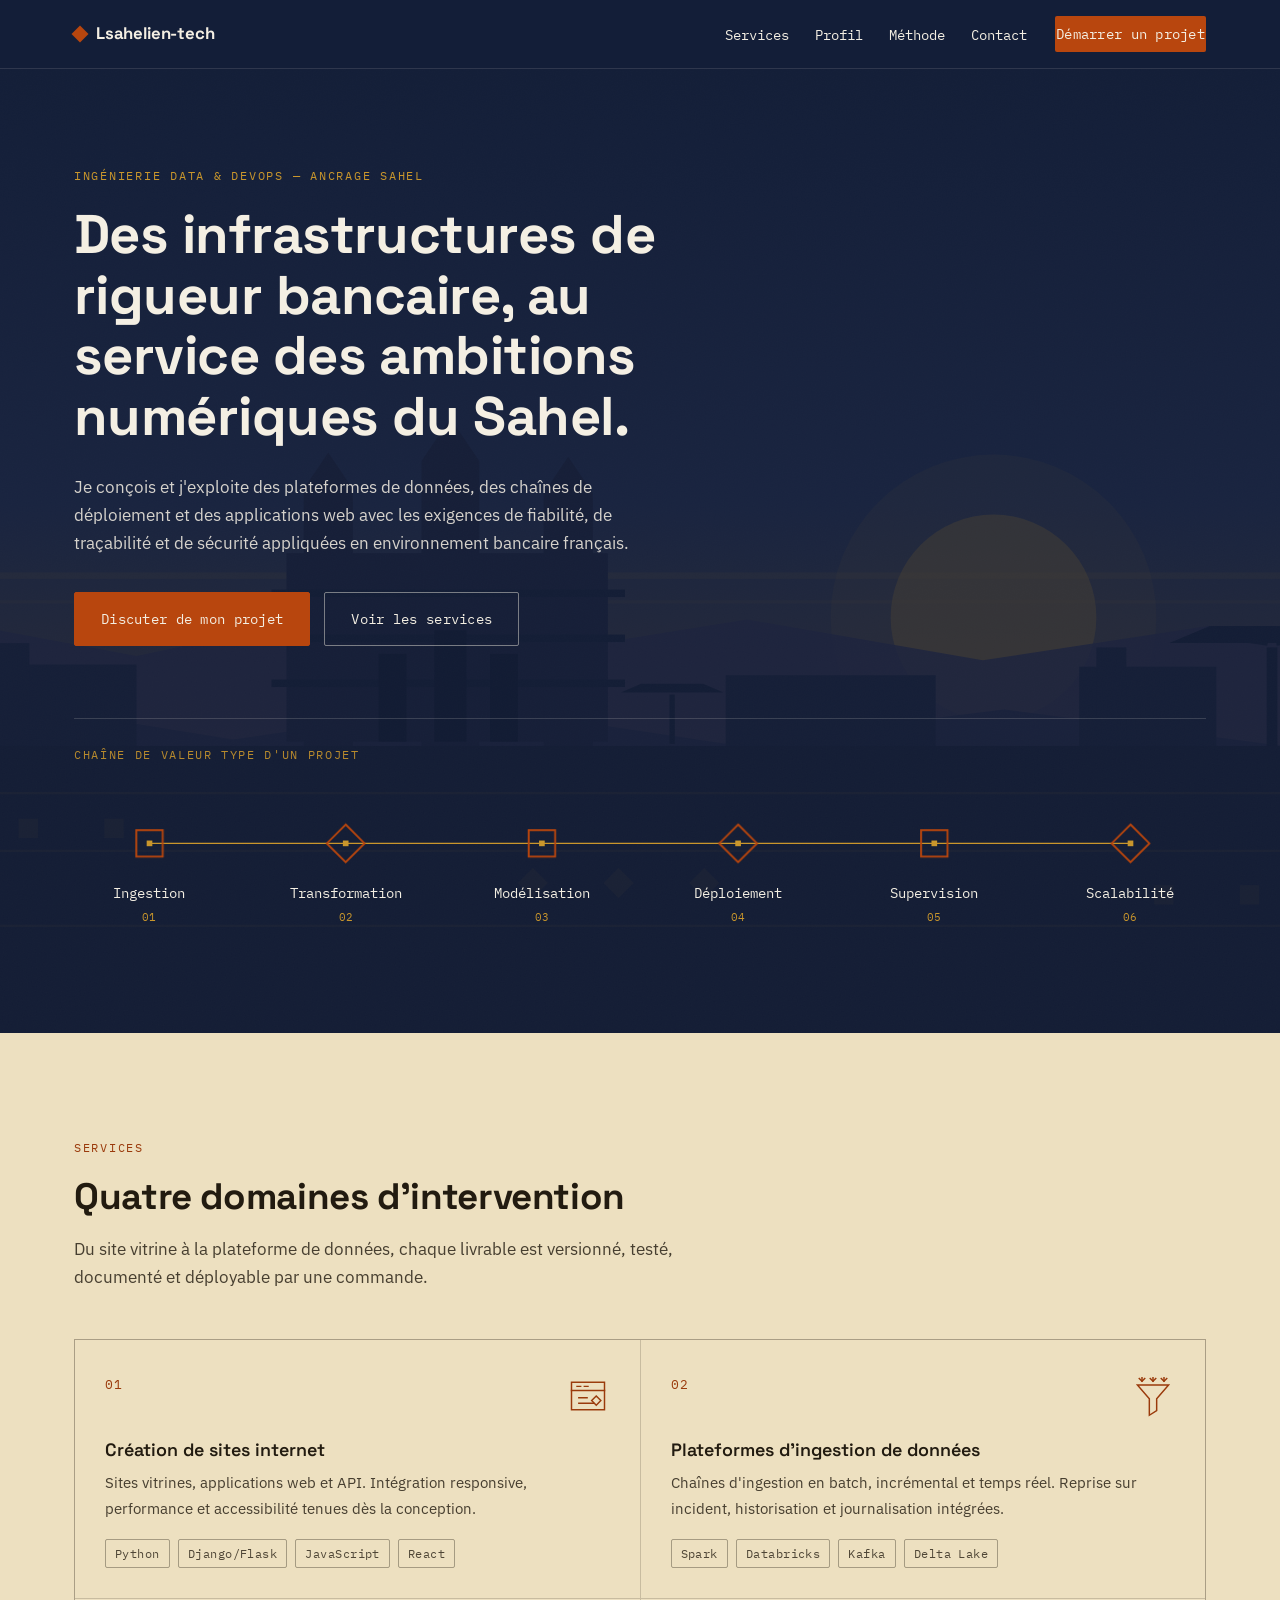
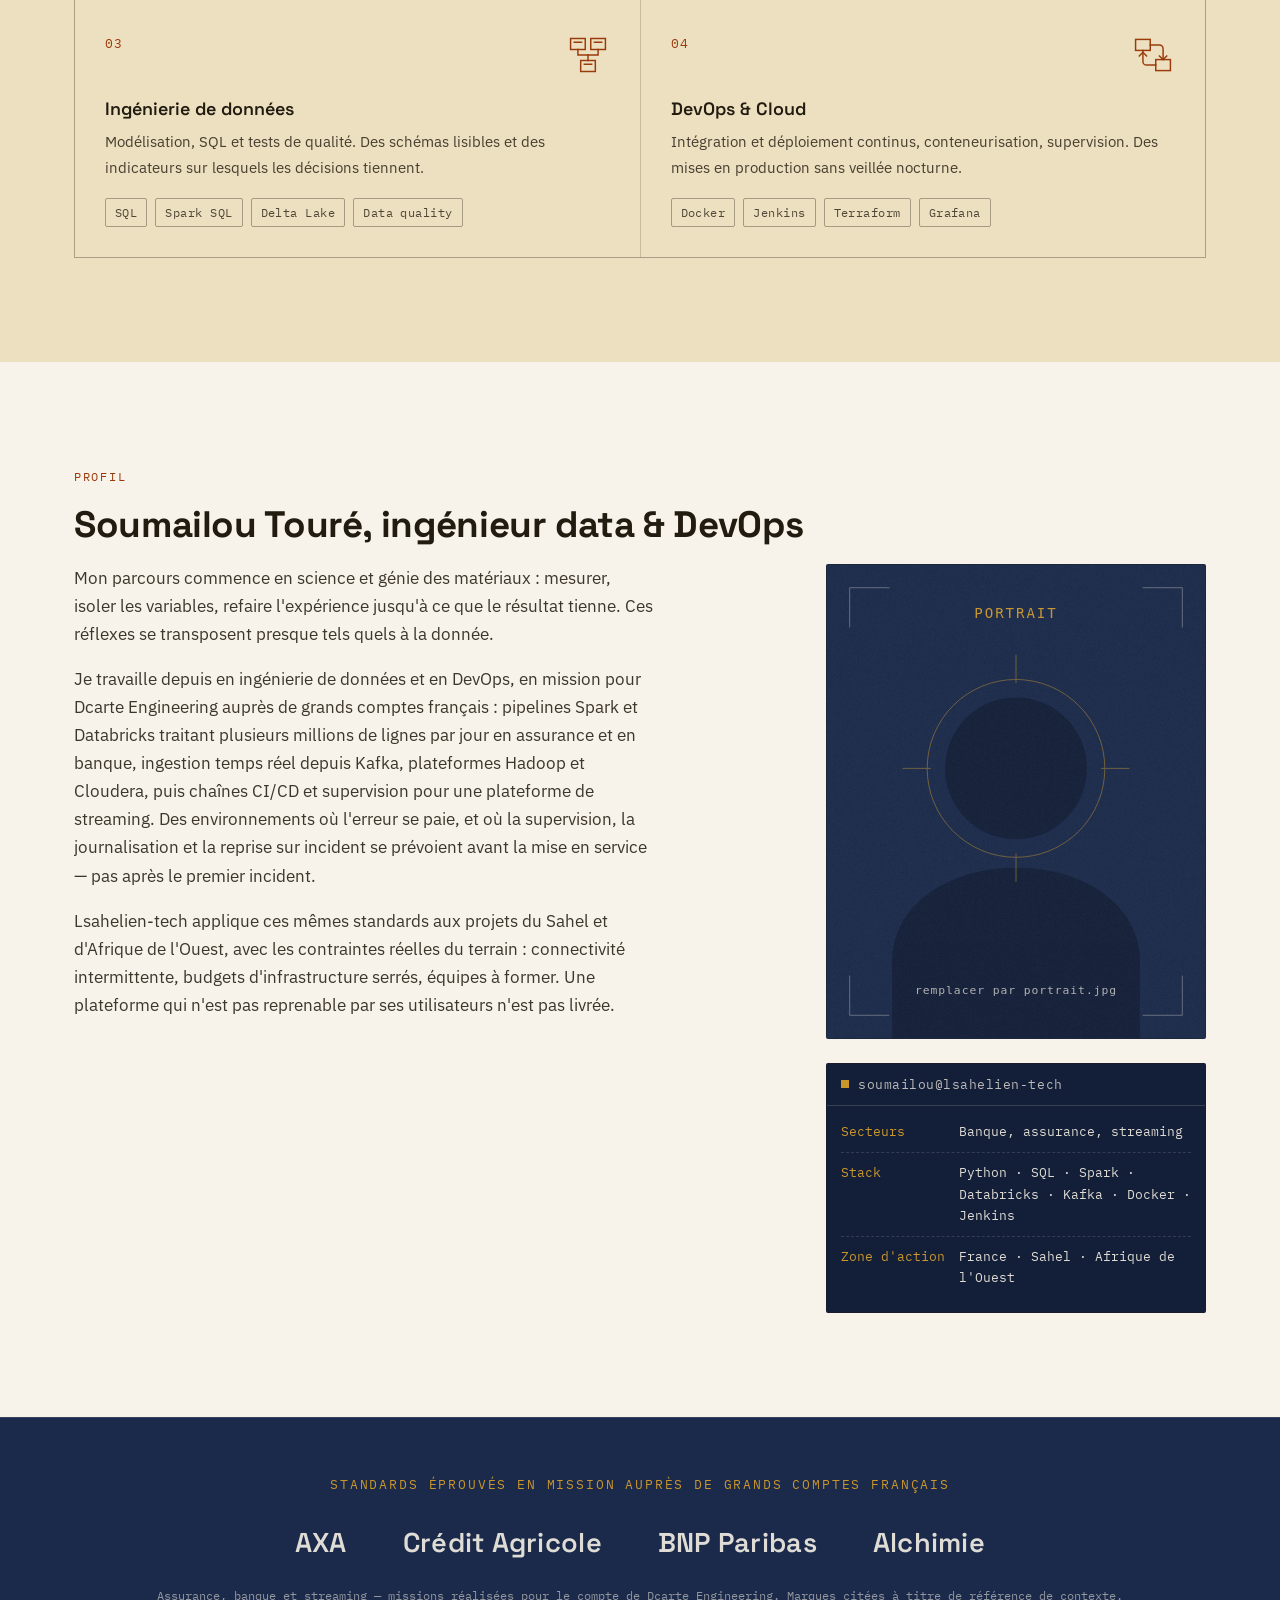
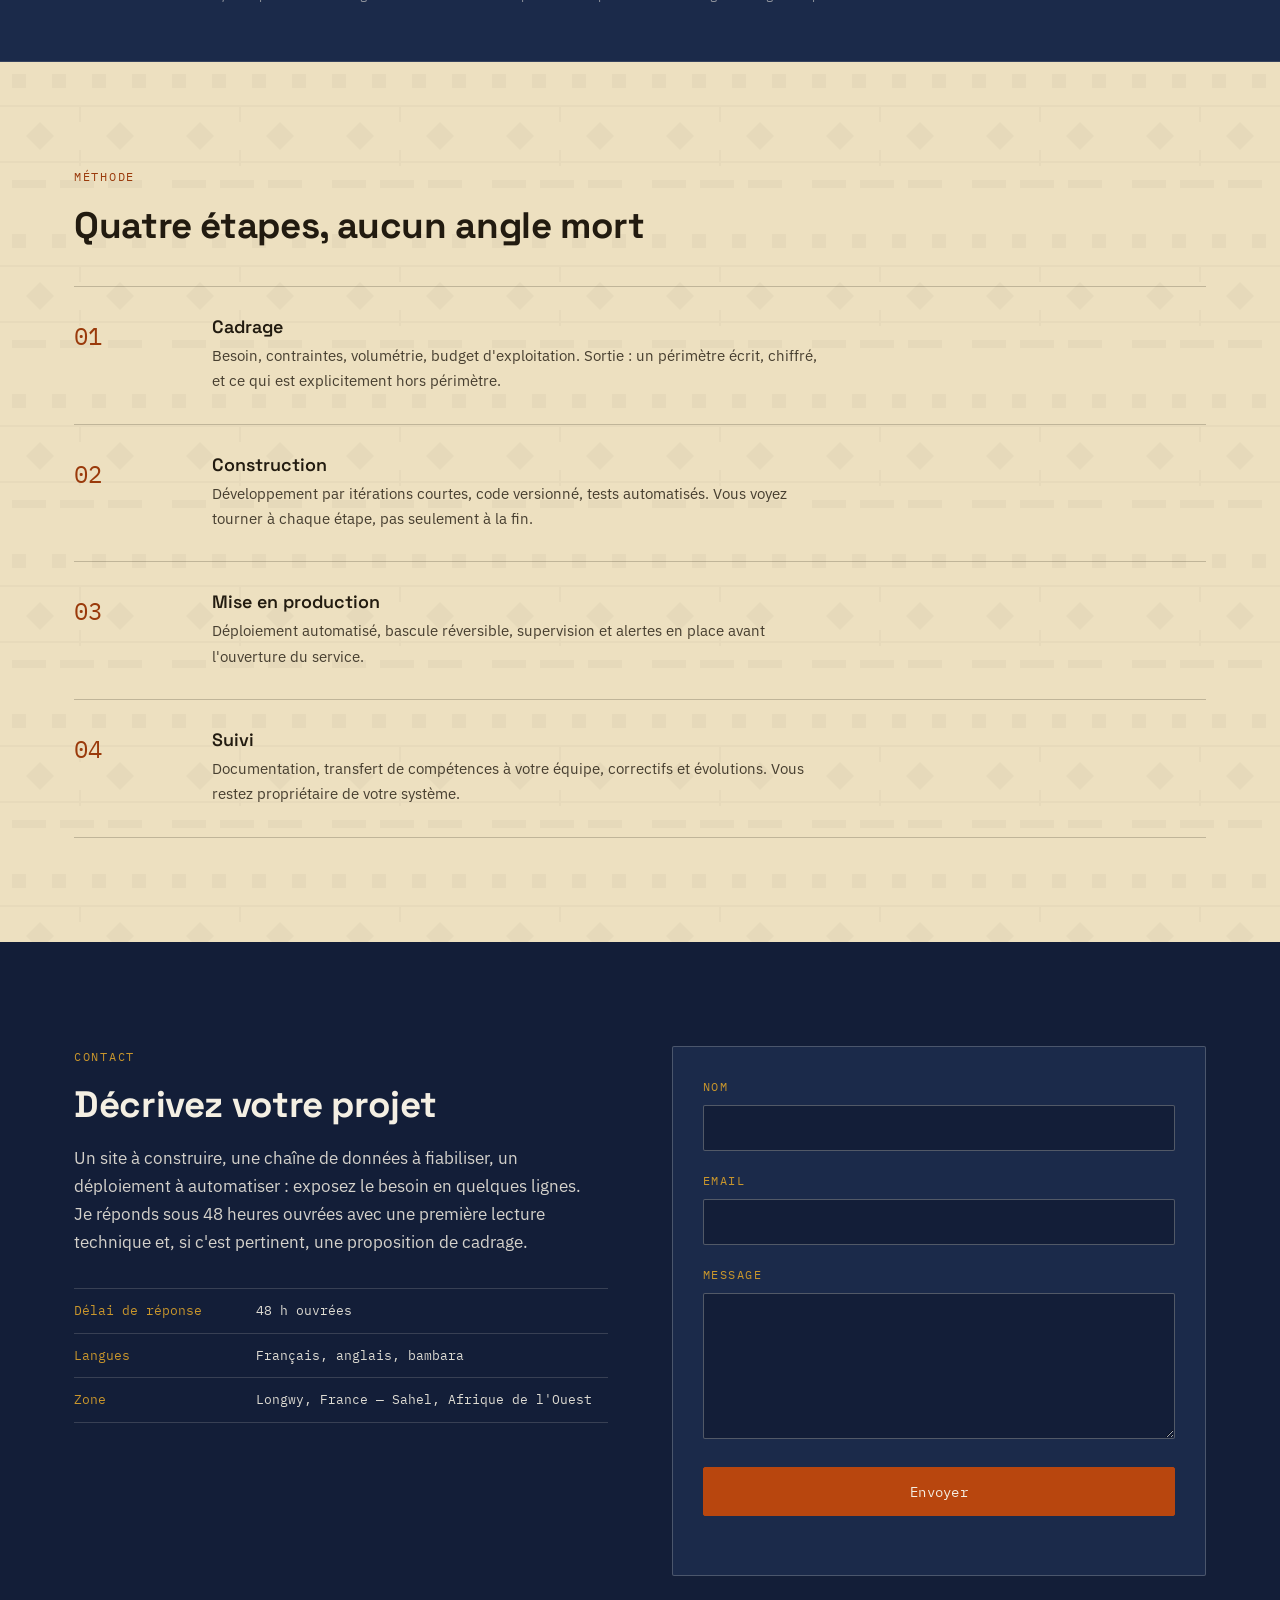
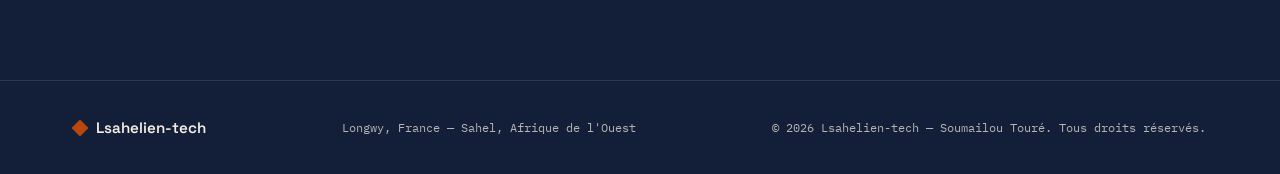
==== commit 6ef54a79: "Retire les lignes Expérience et Formation de la carte status La fiche de synthèse de la section Prof" ====
--- a/index.html
+++ b/index.html
@@ -243,10 +243,8 @@
               <span class="status-title">soumailou@lsahelien-tech</span>
             </div>
             <dl class="status-body">
-              <div><dt>Expérience</dt><dd>3 ans — data engineering &amp; DevOps</dd></div>
               <div><dt>Secteurs</dt><dd>Banque, assurance, streaming</dd></div>
               <div><dt>Stack</dt><dd>Python · SQL · Spark · Databricks · Kafka · Docker · Jenkins</dd></div>
-              <div><dt>Formation</dt><dd>Master science &amp; génie des matériaux → ingénierie de données</dd></div>
               <div><dt>Zone d'action</dt><dd>France · Sahel · Afrique de l'Ouest</dd></div>
             </dl>
           </div>
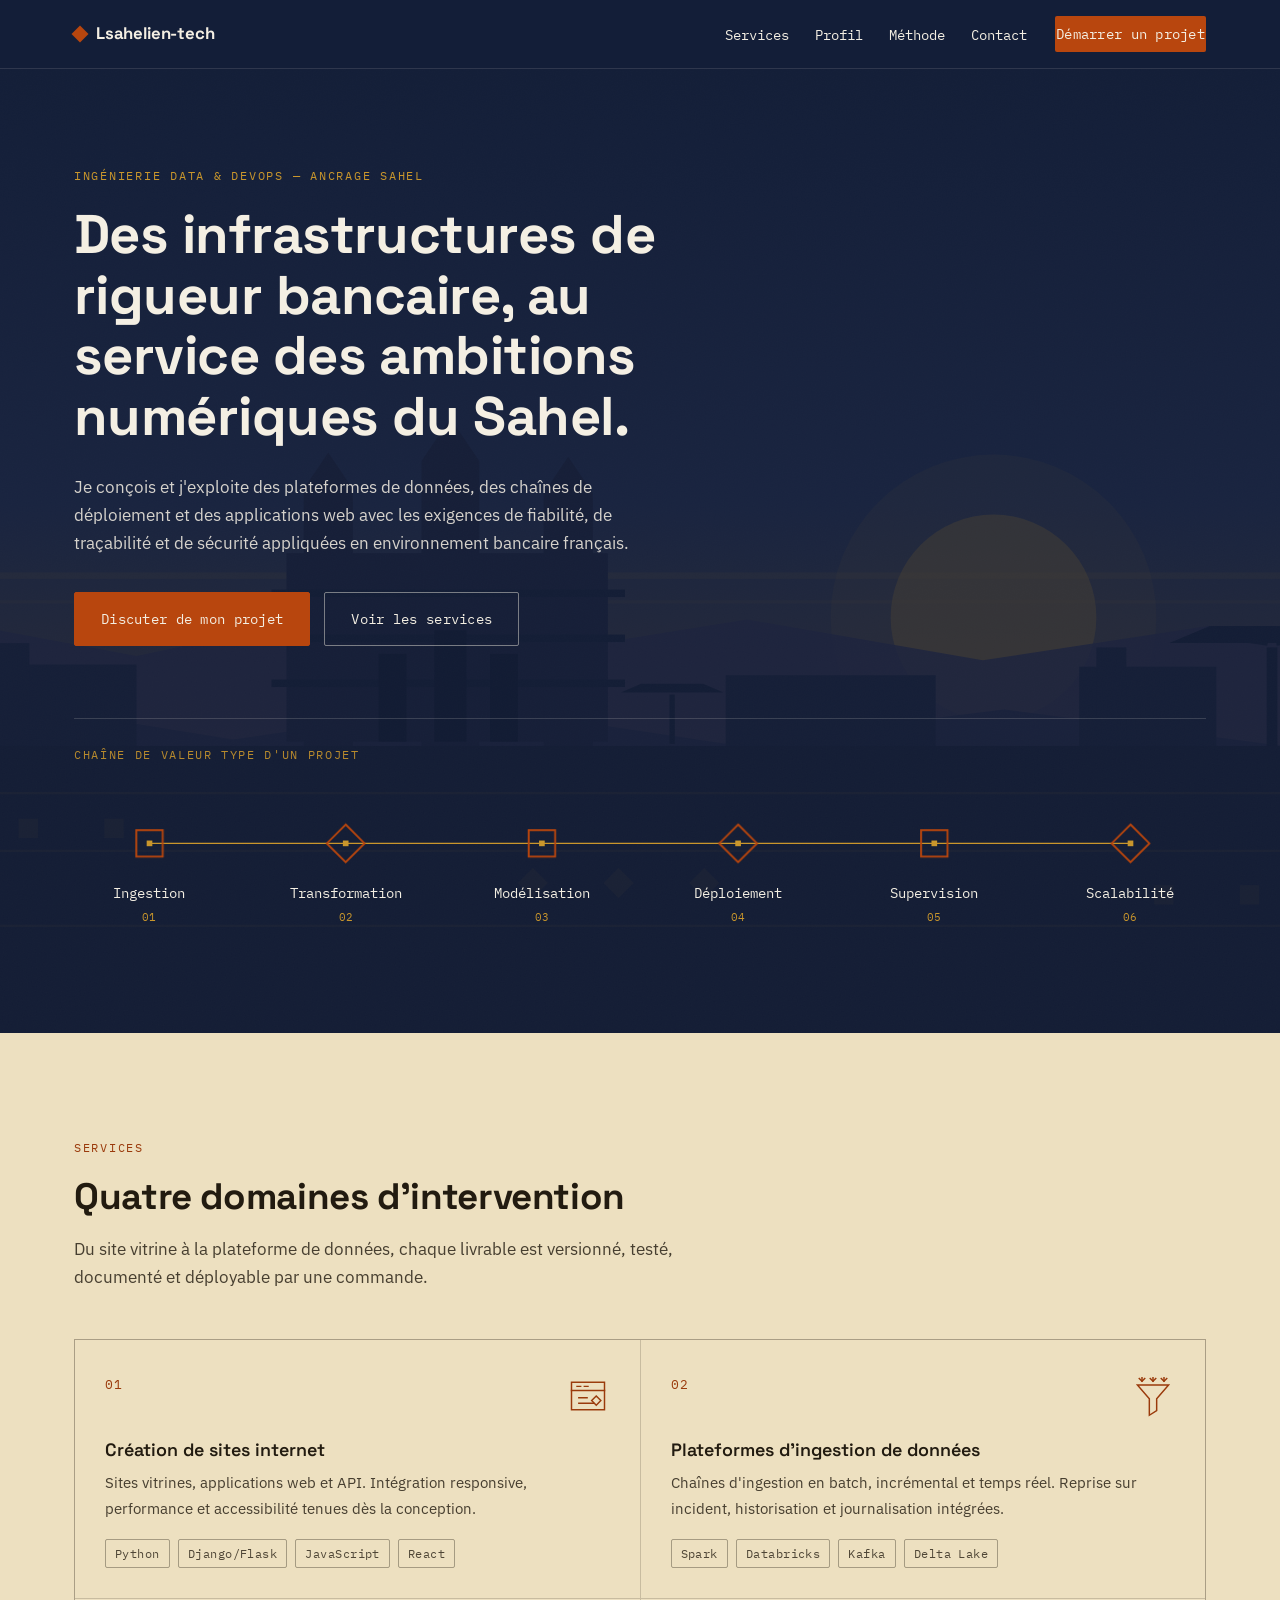
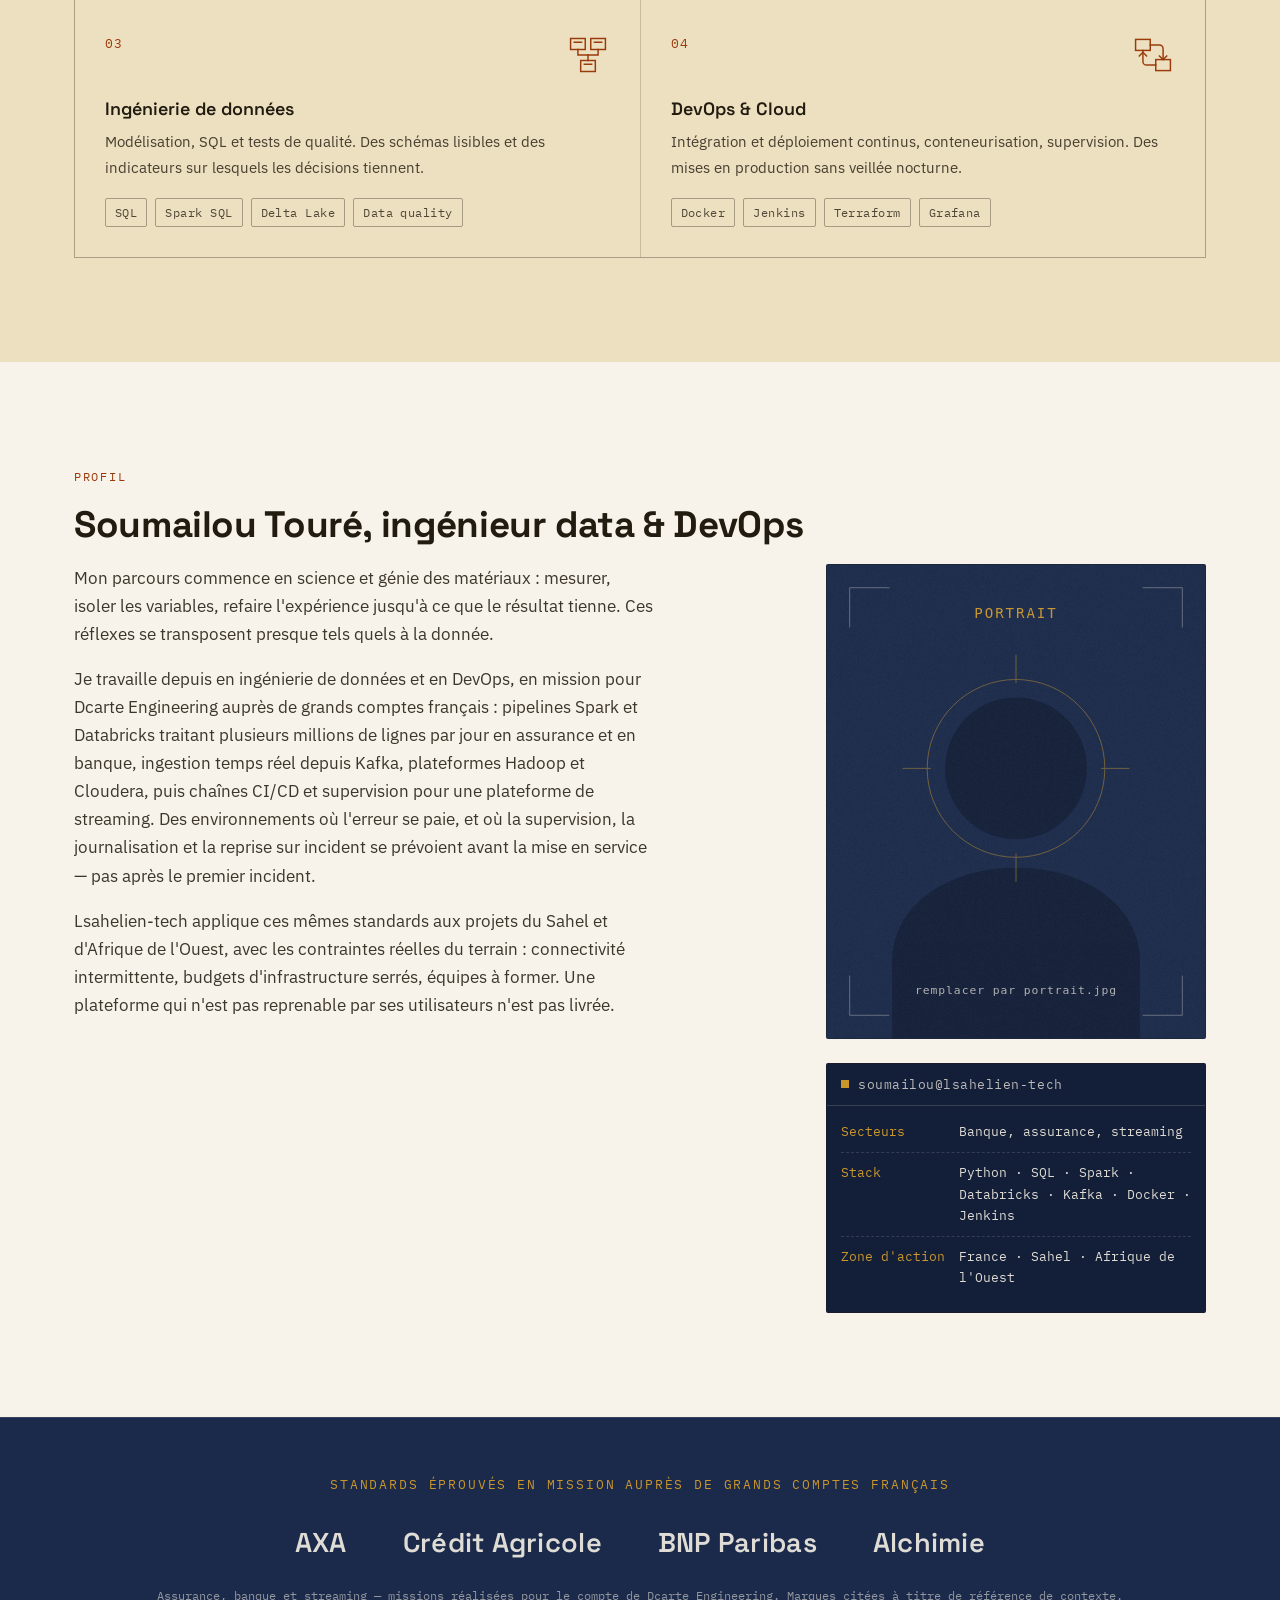
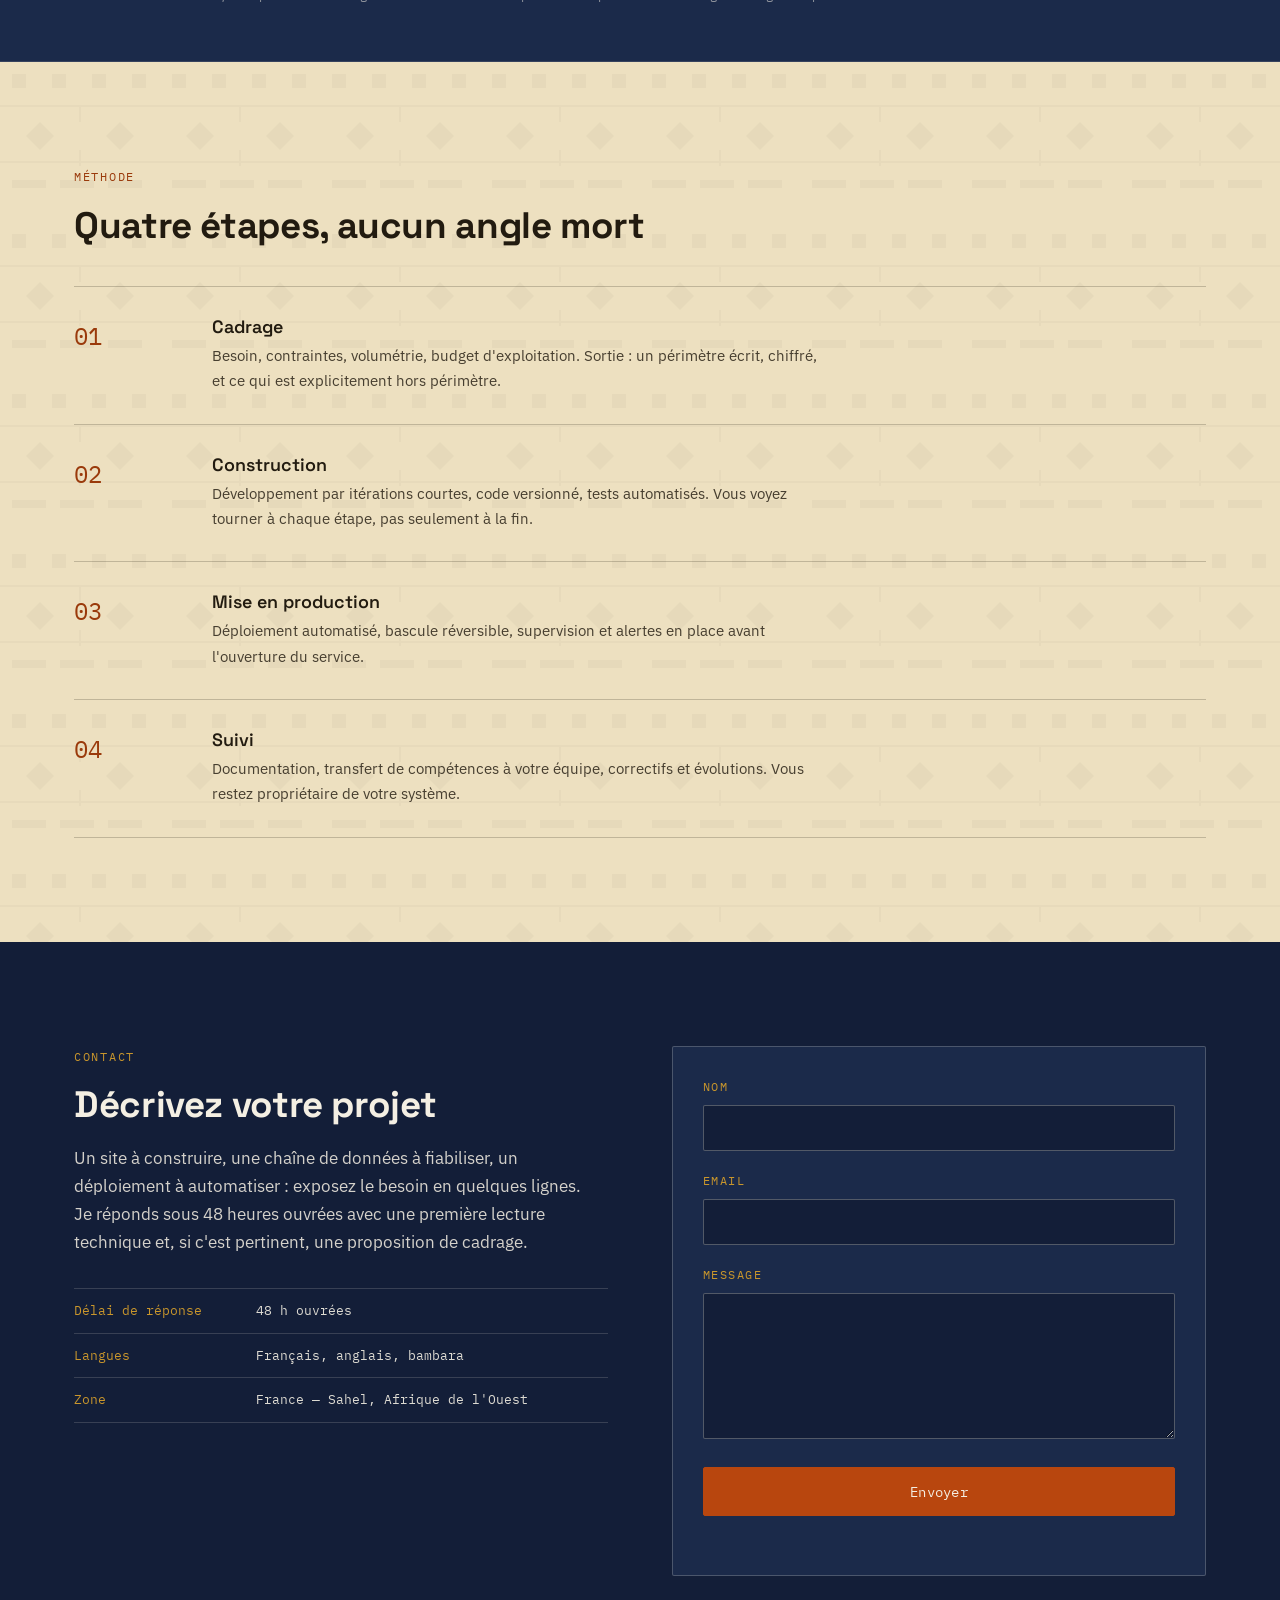
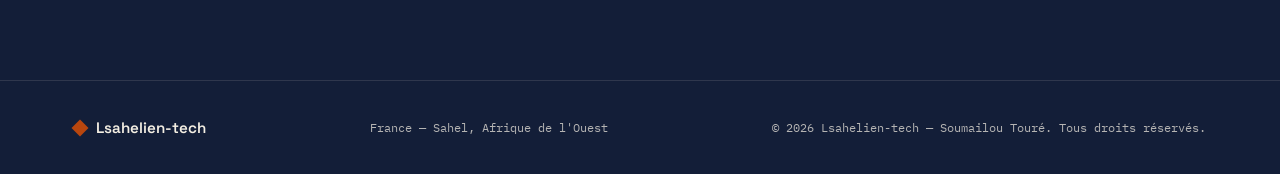
==== commit 0d53e162: "Retire la ville de la localisation affichée La section Contact et le footer n'indiquent plus que la " ====
--- a/index.html
+++ b/index.html
@@ -321,7 +321,7 @@
         <ul class="contact-meta">
           <li><span>Délai de réponse</span> 48 h ouvrées</li>
           <li><span>Langues</span> Français, anglais, bambara</li>
-          <li><span>Zone</span> Longwy, France — Sahel, Afrique de l'Ouest</li>
+          <li><span>Zone</span> France — Sahel, Afrique de l'Ouest</li>
         </ul>
       </div>
 
@@ -355,7 +355,7 @@
 <footer class="site-footer">
   <div class="wrap footer-inner">
     <p class="footer-brand"><span class="logo-mark" aria-hidden="true"></span> Lsahelien-tech</p>
-    <p class="footer-loc">Longwy, France — Sahel, Afrique de l'Ouest</p>
+    <p class="footer-loc">France — Sahel, Afrique de l'Ouest</p>
     <p class="footer-copy">© <span id="year">2026</span> Lsahelien-tech — Soumailou Touré. Tous droits réservés.</p>
   </div>
 </footer>
